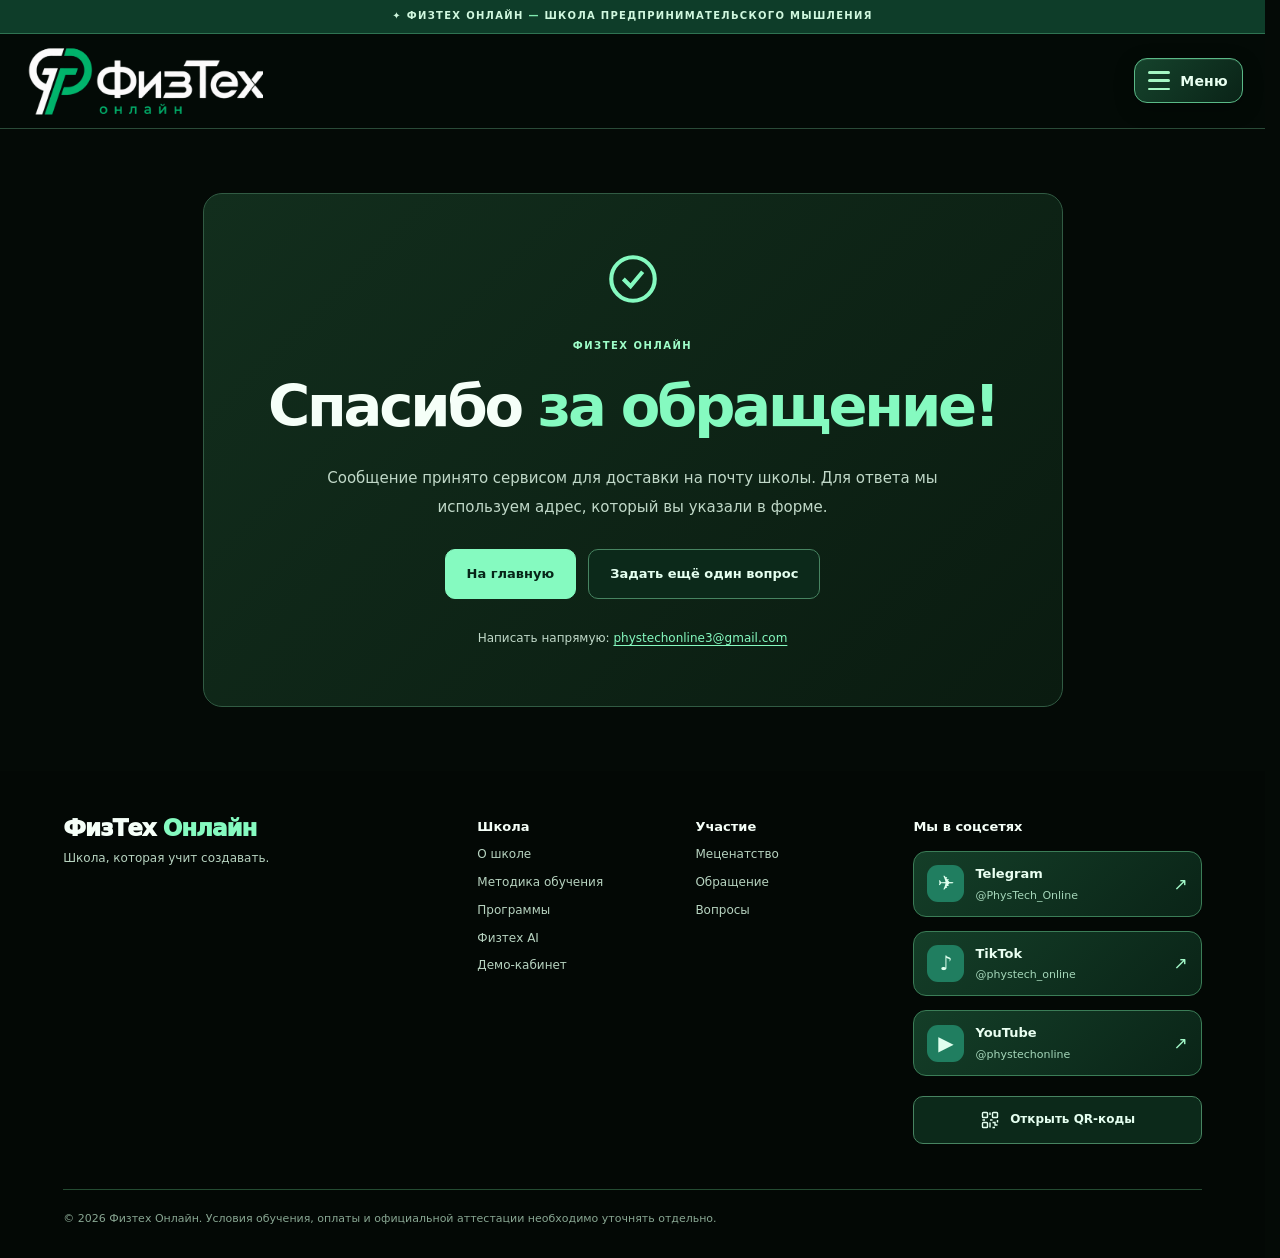
==== contact-success.html @ dbbd187d "Set local school logo as the favicon on all pages" ====
<!doctype html>
<html lang="ru">
<head>
<meta charset="utf-8">
<meta http-equiv="Content-Security-Policy" content="default-src 'none'; upgrade-insecure-requests; script-src 'self'; script-src-attr 'none'; style-src 'self'; style-src-attr 'none'; img-src 'self'; font-src 'self'; connect-src 'none'; object-src 'none'; base-uri 'none'; frame-src 'none'; worker-src 'none'; form-action 'none'">
<meta name="referrer" content="strict-origin-when-cross-origin">
<script src="https.js?v=20261105-security2"></script>
<meta name="viewport" content="width=device-width,initial-scale=1">
<meta name="theme-color" content="#06110c">
<meta name="description" content="Обращение в Физтех Онлайн принято. Вернуться на сайт школы или задать ещё один вопрос.">
<meta property="og:title" content="Обращение принято — Физтех Онлайн">
<meta property="og:description" content="Спасибо за обращение в Физтех Онлайн.">
<title>Обращение принято — Физтех Онлайн</title>
<link rel="icon" type="image/svg+xml" href="assets/ft-symbol.svg?v=20261105-icon1">
<link rel="stylesheet" href="styles.css?v=20261105-security2">
<script src="script.js?v=20261105-security2" defer></script>
</head>
<body>
<svg class="icon-sprite" xmlns="http://www.w3.org/2000/svg" aria-hidden="true" focusable="false">
<symbol id="ico-brain" viewBox="0 0 24 24"><path d="M12 18V5a3 3 0 0 0-5-2 4 4 0 0 0-4 5 4 4 0 0 0 0 7 4 4 0 0 0 5 5c1 0 3-.5 4-2Zm0 0V5a3 3 0 0 1 5-2 4 4 0 0 1 4 5 4 4 0 0 1 0 7 4 4 0 0 1-5 5c-1 0-3-.5-4-2Z"/><path d="M7 9q-3 2 0 4m10-4q3 2 0 4"/></symbol>
<symbol id="ico-gear" viewBox="0 0 24 24"><path d="m10 2-.5 2.2-2 .9-2-.9-2.2 3.7 1.6 1.6-.3 2.2-1.8 1.5 2.4 3.6 2.2-.7 1.8 1.1.4 2.3h4.3l.4-2.3 1.8-1.1 2.2.7 2.4-3.6-1.8-1.5-.3-2.2 1.6-1.6L18 4.2l-2 .9-2-.9L13.5 2Z"/><circle cx="12" cy="11.7" r="3"/></symbol>
<symbol id="ico-bulb" viewBox="0 0 24 24"><path d="M9 18h6m-5 3h4M8.5 14.5c-2-1.4-3-3.1-3-5.5a6.5 6.5 0 0 1 13 0c0 2.4-1.1 4.1-3 5.5-.8.6-1.2 1.8-1.3 3h-4.4c-.1-1.2-.5-2.4-1.3-3ZM12 2v1M3 9h1m16 0h1"/></symbol>
<symbol id="ico-users" viewBox="0 0 24 24"><circle cx="9" cy="8" r="3"/><path d="M3 20v-2a6 6 0 0 1 12 0v2H3Zm13-13a3 3 0 0 1 0 6m2 2a5 5 0 0 1 3 5h-4"/></symbol>
<symbol id="ico-mentor" viewBox="0 0 24 24"><circle cx="9" cy="7" r="3"/><path d="M3 21v-3a6 6 0 0 1 12 0v3H3ZM16 5h5v8h-5l-3 3v-4"/></symbol>
<symbol id="ico-rocket" viewBox="0 0 24 24"><path d="M12 17 7 12c0-5 7-9 13-9 0 6-4 13-9 13ZM7 12 4 13l-2 5 5-2m5 1-1 4-5 1 1-5m7-9h.01"/><circle cx="16" cy="8" r="1.5"/></symbol>
<symbol id="ico-book" viewBox="0 0 24 24"><path d="M12 5C8 3 5 3 2 4v15c3-1 6-1 10 1 4-2 7-2 10-1V4c-3-1-6-1-10 1Zm0 0v15"/></symbol>
<symbol id="ico-case" viewBox="0 0 24 24"><rect x="2" y="7" width="20" height="14" rx="2"/><path d="M8 7V5a2 2 0 0 1 2-2h4a2 2 0 0 1 2 2v2M2 12c5 4 15 4 20 0m-12 3h4"/></symbol>
<symbol id="ico-sprout" viewBox="0 0 24 24"><path d="M12 22V11m0 7c-5 0-9-3-9-8 6-1 9 2 9 7m0-4c0-6 4-9 9-9 1 5-2 9-9 9"/></symbol>
<symbol id="ico-chip" viewBox="0 0 24 24"><rect x="5" y="5" width="14" height="14" rx="2"/><rect x="9" y="9" width="6" height="6" rx="1"/><path d="M9 1v4m6-4v4M9 19v4m6-4v4M1 9h4m-4 6h4m14-6h4m-4 6h4"/></symbol>
<symbol id="ico-target" viewBox="0 0 24 24"><circle cx="12" cy="12" r="9"/><circle cx="12" cy="12" r="5"/><circle cx="12" cy="12" r="1"/></symbol>
<symbol id="ico-layers" viewBox="0 0 24 24"><path d="m12 2 10 6-10 6L2 8l10-6ZM2 13l10 6 10-6M2 18l10 5 10-5"/></symbol>
<symbol id="ico-flask" viewBox="0 0 24 24"><path d="M9 2h6m-5 0v8L4 20c-.5 1 .5 2 2 2h12c1.5 0 2.5-1 2-2l-6-10V2M7 16h10"/></symbol>
<symbol id="ico-star" viewBox="0 0 24 24"><path d="m12 2 3 7 7 .8-5.3 4.7L18 22l-6-3.7L6 22l1.3-7.5L2 9.8 9 9l3-7Z"/></symbol>
<symbol id="ico-circuit" viewBox="0 0 24 24"><path d="M3 4h6v5H3V4Zm12 11h6v5h-6v-5ZM9 6h5l3 4v5M6 9v9h9"/><circle cx="6" cy="20" r="2"/></symbol>
<symbol id="ico-compass" viewBox="0 0 24 24"><circle cx="12" cy="12" r="10"/><path d="m9 9 8-3-3 8-8 3 3-8Z"/></symbol>
<symbol id="ico-heart" viewBox="0 0 24 24"><path d="M20.8 4.7a5.5 5.5 0 0 0-7.8 0l-1 1-1-1a5.5 5.5 0 1 0-7.8 7.8L12 22l8.8-9.5a5.5 5.5 0 0 0 0-7.8Z"/></symbol>
</svg>
<div class="reading-progress" aria-hidden="true"><div class="reading-progress-bar" id="reading-progress-bar"></div></div>
<a class="skip" href="#main">К содержимому</a>
<div class="announcement">✦ ФИЗТЕХ ОНЛАЙН <span>—</span> ШКОЛА ПРЕДПРИНИМАТЕЛЬСКОГО МЫШЛЕНИЯ</div>
<header class="site-header"><div class="container head-inner">
<a class="logo" href="index.html#top" aria-label="Физтех Онлайн — главная"><img class="logo-full-image" src="f481ac00-e85d-4a3f-9300-6985ac4300cf.png" alt="ФизТех Онлайн"><span class="logo-mark" aria-hidden="true">Ф<span>Т</span></span><span class="logo-text">ФизТех<small>ОНЛАЙН</small></span></a>
<button class="menu-toggle" type="button" aria-expanded="false" aria-controls="mobile-navigation" aria-label="Открыть меню"><span class="menu-bars" aria-hidden="true"><span></span><span></span><span></span></span><span class="menu-toggle-label">Меню</span></button>
</div><nav class="mobile-nav site-dropdown" id="mobile-navigation" aria-label="Меню сайта и социальные сети" hidden>
<div class="site-dropdown-inner">
<div class="site-dropdown-group"><span class="site-dropdown-title">Разделы сайта</span>
<a href="index.html#top">Главная</a><a href="method.html">Методика обучения</a><a href="index.html#programs">Программы</a><a href="index.html#ai">Обучение</a><a href="demo.html">Демо-кабинет Физтех OS</a><a href="index.html#community">Школьная жизнь</a><a href="index.html#join">Вопросы и предложения</a><a href="index.html#partners">Меценатство</a>
</div>
<div class="site-dropdown-group site-dropdown-social"><span class="site-dropdown-title">Мы в соцсетях</span>
<a href="https://t.me/PhysTech_Online" target="_blank" rel="noopener noreferrer"><span aria-hidden="true" class="site-dropdown-social-icon">✈</span><span>Telegram<small>@PhysTech_Online</small></span><span aria-hidden="true" class="site-dropdown-external">↗</span></a>
<a href="https://www.tiktok.com/@phystech_online" target="_blank" rel="noopener noreferrer"><span aria-hidden="true" class="site-dropdown-social-icon">♪</span><span>TikTok<small>@phystech_online</small></span><span aria-hidden="true" class="site-dropdown-external">↗</span></a>
<a href="https://www.youtube.com/@phystechonline" target="_blank" rel="noopener noreferrer"><span aria-hidden="true" class="site-dropdown-social-icon">▶</span><span>YouTube<small>@phystechonline</small></span><span aria-hidden="true" class="site-dropdown-external">↗</span></a>
</div>
</div></nav></header>
<main id="main" class="contact-success container"><div class="contact-success-card card">
<svg class="contact-success-icon" viewBox="0 0 24 24" fill="none" stroke="currentColor" stroke-width="1.7" aria-hidden="true"><circle cx="12" cy="12" r="9"/><path d="m8 12 3 3 5-6"/></svg>
<span class="mini-label">ФИЗТЕХ ОНЛАЙН</span><h1>Спасибо <span class="accent">за обращение!</span></h1>
<p>Сообщение принято сервисом для доставки на почту школы. Для ответа мы используем адрес, который вы указали в форме.</p>
<div class="contact-success-actions"><a class="button" href="index.html">На главную</a><a class="button button-outline" href="index.html#join">Задать ещё один вопрос</a></div>
<p class="contact-success-mail">Написать напрямую: <a href="mailto:phystechonline3@gmail.com">phystechonline3@gmail.com</a></p>
</div></main>
<footer><div class="container footer-layout"><div><div class="logo-text">ФизТех <span class="accent">Онлайн</span></div><p>Школа, которая учит создавать.</p></div><div><b>Школа</b><a href="index.html#about">О школе</a><a href="method.html">Методика обучения</a><a href="index.html#programs">Программы</a><a href="index.html#ai">Физтех AI</a><a href="demo.html">Демо-кабинет</a></div><div><b>Участие</b><a href="index.html#partners">Меценатство</a><a href="index.html#join">Обращение</a><a href="index.html#join">Вопросы</a></div><div class="footer-social" id="social"><b>Мы в соцсетях</b><a class="footer-social-link" href="https://t.me/PhysTech_Online" target="_blank" rel="noopener noreferrer" aria-label="Физтех Онлайн в Telegram"><span class="footer-social-icon" aria-hidden="true">✈</span><span>Telegram <small>@PhysTech_Online</small></span><span class="footer-social-arrow" aria-hidden="true">↗</span></a><a class="footer-social-link" href="https://www.tiktok.com/@phystech_online" target="_blank" rel="noopener noreferrer" aria-label="Физтех Онлайн в TikTok"><span class="footer-social-icon" aria-hidden="true">♪</span><span>TikTok <small>@phystech_online</small></span><span class="footer-social-arrow" aria-hidden="true">↗</span></a><a class="footer-social-link" href="https://www.youtube.com/@phystechonline" target="_blank" rel="noopener noreferrer" aria-label="Физтех Онлайн на YouTube"><span class="footer-social-icon" aria-hidden="true">▶</span><span>YouTube <small>@phystechonline</small></span><span class="footer-social-arrow" aria-hidden="true">↗</span></a><button class="button button-outline social-qr-trigger" type="button" data-open-social-qr aria-haspopup="dialog" aria-controls="social-qr-dialog" hidden><svg viewBox="0 0 24 24" fill="none" stroke="currentColor" stroke-width="1.7" aria-hidden="true"><rect x="3" y="3" width="6" height="6" rx="1"/><rect x="15" y="3" width="6" height="6" rx="1"/><rect x="3" y="15" width="6" height="6" rx="1"/><path d="M15 15h3v3h3m-6 3h3m3-6v-3M3 12h3m6-9v3m0 6h3m-3 3v6"/></svg><span>Открыть QR-коды</span></button></div></div><div class="container legal">© 2026 Физтех Онлайн. Условия обучения, оплаты и официальной аттестации необходимо уточнять отдельно.</div></footer>
<dialog class="social-qr-dialog" id="social-qr-dialog" aria-labelledby="social-qr-title" aria-describedby="social-qr-description">
<button class="social-qr-close" type="button" data-close-social-qr aria-label="Закрыть QR-коды" autofocus><svg viewBox="0 0 24 24" fill="none" stroke="currentColor" stroke-width="1.8" aria-hidden="true"><path d="m6 6 12 12M6 18 18 6"/></svg></button>
<div class="social-qr-heading"><span class="mini-label">ФИЗТЕХ ОНЛАЙН</span><h2 id="social-qr-title">Мы в соцсетях</h2><p id="social-qr-description">Наведите камеру телефона на QR-код или откройте ссылку.</p></div>
<div class="social-qr-grid">
<article class="social-qr-card" aria-labelledby="social-qr-telegram-title"><h3 id="social-qr-telegram-title">Telegram</h3><p class="social-qr-handle">@PhysTech_Online</p><img class="social-qr-code" src="assets/qr-telegram.svg" width="240" height="240" alt="QR-код для перехода в Telegram «Физтех Онлайн»"><a class="social-qr-link" href="https://t.me/PhysTech_Online" target="_blank" rel="noopener noreferrer">Открыть Telegram <svg class="action-arrow" viewBox="0 0 24 24" fill="none" stroke="currentColor" stroke-width="1.8" aria-hidden="true"><path d="M5 19 19 5M5 5h14v14"/></svg></a></article>
<article class="social-qr-card" aria-labelledby="social-qr-tiktok-title"><h3 id="social-qr-tiktok-title">TikTok</h3><p class="social-qr-handle">@phystech_online</p><img class="social-qr-code" src="assets/qr-tiktok.svg" width="240" height="240" alt="QR-код для перехода в TikTok «Физтех Онлайн»"><a class="social-qr-link" href="https://www.tiktok.com/@phystech_online" target="_blank" rel="noopener noreferrer">Открыть TikTok <svg class="action-arrow" viewBox="0 0 24 24" fill="none" stroke="currentColor" stroke-width="1.8" aria-hidden="true"><path d="M5 19 19 5M5 5h14v14"/></svg></a></article>
<article class="social-qr-card" aria-labelledby="social-qr-youtube-title"><h3 id="social-qr-youtube-title">YouTube</h3><p class="social-qr-handle">@phystechonline</p><img class="social-qr-code" src="assets/qr-youtube.svg" width="240" height="240" alt="QR-код для перехода в YouTube «Физтех Онлайн»"><a class="social-qr-link" href="https://www.youtube.com/@phystechonline" target="_blank" rel="noopener noreferrer">Открыть YouTube <svg class="action-arrow" viewBox="0 0 24 24" fill="none" stroke="currentColor" stroke-width="1.8" aria-hidden="true"><path d="M5 19 19 5M5 5h14v14"/></svg></a></article>
</div>
<p class="social-qr-hint">Нажмите за пределами окна, чтобы вернуться к сайту.</p>
</dialog>
</body>
</html>
---- styles.css ----
:root{--bg:#040a06;--bg2:#09190f;--card:#102719;--ink:#f5fff8;--muted:#c0d8c8;--mint:#85fac0;--line:#315b43;--darkmint:#0c6740;--font:Inter,ui-sans-serif,system-ui,-apple-system,BlinkMacSystemFont,"Segoe UI",sans-serif}*{box-sizing:border-box}html{scroll-behavior:smooth}body{margin:0;background:var(--bg);color:var(--ink);font:15px/1.65 var(--font);overflow-x:hidden}button,input,select,textarea{font:inherit}button{cursor:pointer}a{color:inherit;text-decoration:none}a:focus-visible,button:focus-visible,input:focus-visible,select:focus-visible,textarea:focus-visible,summary:focus-visible{outline:2px solid var(--mint);outline-offset:3px}h1,h2,h3,p{margin-top:0}h1,h2{font-weight:900;letter-spacing:-.055em;line-height:1.07}h2{font-size:clamp(33px,4.4vw,60px);margin:12px 0 20px;max-width:900px}h3{font-size:18px;line-height:1.25;letter-spacing:-.025em;margin-bottom:10px}p{color:var(--muted)}[hidden]{display:none!important}.skip{position:absolute;top:-80px;left:10px;background:var(--mint);color:#061a10;padding:8px;z-index:99}.skip:focus{top:10px}.container{width:min(1220px,90%);margin-inline:auto}.accent{color:var(--mint)}.announcement{text-align:center;background:#0e3d29;border-bottom:1px solid #2f7352;color:#d0f8df;padding:8px 15px;font-size:10px;letter-spacing:1.3px;font-weight:750}.announcement span{color:#80e9af}.site-header{position:sticky;top:0;z-index:20;background:#040b07ed;backdrop-filter:blur(16px);border-bottom:1px solid #2a4b38}.head-inner{display:flex;align-items:center;justify-content:space-between;gap:20px;min-height:80px}.logo{display:flex;align-items:center;gap:10px;flex-shrink:0}.logo-mark{width:51px;height:51px;border:1px solid #417453;border-radius:12px;display:grid;place-items:center;color:#e2ffed;font-weight:950;font-size:19px;letter-spacing:-2px;background:#102b1d}.logo-mark span{color:var(--mint)}.logo-text{font-size:23px;font-weight:950;line-height:1.08;letter-spacing:-1px}.logo-text small{display:block;color:var(--mint);font-size:9px;letter-spacing:3.8px;margin-top:5px}.desktop-nav{display:flex;align-items:center;gap:19px}.desktop-nav a{color:#c4dac9;font-size:12px;font-weight:750;transition:color .15s}.desktop-nav a:hover,.mobile-nav a:hover{color:var(--mint)}.button{display:inline-flex;align-items:center;justify-content:center;gap:12px;min-height:48px;border-radius:10px;padding:13px 21px;color:#062518;background:var(--mint);border:1px solid var(--mint);font-weight:900;font-size:13px;white-space:nowrap;transition:transform .2s,background-color .2s}.button:hover{background:#abffd6;transform:translateY(-2px)}.button-small{min-height:39px;padding:10px 14px;font-size:11px}.button-outline{color:#e5fff0;background:#0c291a;border-color:#478461}.button-outline:hover{background:#175436}.menu-toggle,.mobile-nav{display:none}.hero{position:relative;min-height:675px;overflow:hidden;background:radial-gradient(ellipse at 76% 53%,#174d327d,transparent 46%),radial-gradient(ellipse at 15% 90%,#11271d91,transparent 43%),#020705}.hero-grid{display:grid;grid-template-columns:1.05fr .95fr;min-height:675px;align-items:center;gap:25px}.hero-content{position:relative;z-index:2;padding:55px 0}.eyebrow{display:inline-flex;align-items:center;gap:9px;border:1px solid #448a62;background:#103521;border-radius:30px;padding:8px 12px;font-size:10px;letter-spacing:1px;color:#d0fbe1;font-weight:850}.pulse{width:7px;height:7px;background:#8bffbe;box-shadow:0 0 10px #55eda0;border-radius:50%}.hero h1{font-size:clamp(56px,6.5vw,94px);margin:24px 0 23px}.hero h1 em{color:var(--mint);font-style:normal}.hero-lead{font-size:17px;max-width:565px;line-height:1.85}.hero-buttons{display:flex;gap:11px;flex-wrap:wrap;margin:27px 0 16px}.status-line{color:#90b69c;font-size:11px}.hero-visual{position:relative;width:100%;height:545px;display:grid;place-items:center;perspective:800px}.visual-grid{position:absolute;inset:0;background-image:linear-gradient(#4be4930c 1px,transparent 1px),linear-gradient(90deg,#4be4930c 1px,transparent 1px);background-size:31px 31px;mask-image:radial-gradient(circle,black,transparent 68%)}.halo{position:absolute;width:310px;height:310px;border-radius:50%;filter:blur(75px);background:#00ca7773}.orbit{position:absolute;left:50%;top:50%;width:375px;height:375px;margin:-187.5px;border:1px solid #8bffcb76;border-radius:50%;box-shadow:0 0 28px #13e29228;animation:orbit 24s linear infinite}.orbit-two{width:305px;height:305px;margin:-152.5px;border-color:#c1ffdd75;animation:orbit2 19s linear infinite}.orbit-three{width:440px;height:440px;margin:-220px;border-style:dashed;border-color:#38d88a57;animation-duration:36s}.planet{position:relative;display:flex;flex-direction:column;justify-content:center;align-items:center;width:270px;height:270px;border:1px solid #388258;border-radius:50%;background:radial-gradient(circle at 30% 15%,#205d3e,#040a06 72%);box-shadow:0 0 50px #0be58b42,inset 0 0 45px #009f6722;animation:float 6s ease-in-out infinite}.planet-symbol{font-size:105px;letter-spacing:-16px;font-weight:950;line-height:1}.planet-symbol span{color:var(--mint)}.planet-caption{font-size:12px;letter-spacing:4px;font-weight:850;color:#a6f9ca}.floating-label{position:absolute;background:#0b271ad9;border:1px solid #468d62;color:#d8ffea;padding:14px;border-radius:12px;font-size:12px;font-weight:850;box-shadow:0 12px 35px #0008;animation:float 6s ease-in-out infinite}.floating-one{top:14%;right:0}.floating-two{bottom:16%;left:0;animation-delay:-2s}.metrics{background:#0b1c12;border-block:1px solid #2e5d42}.metrics-grid{display:grid;grid-template-columns:repeat(4,minmax(0,1fr));padding-block:29px}.metrics-grid>div{padding:0 24px;border-right:1px solid #315b43}.metrics-grid>div:first-child{padding-left:0}.metrics-grid>div:last-child{border:0}.metrics strong{display:block;font-size:30px;letter-spacing:-1.5px;line-height:1.2;color:var(--mint)}.metrics span{font-size:11px;color:#bbd3c4}.section{padding:100px 0;scroll-margin-top:80px}.section-dark{background:var(--bg2)}.section-label{font-size:11px;letter-spacing:2.2px;color:var(--mint);font-weight:900}.section-intro{font-size:15px;max-width:730px;line-height:1.9}.feature-grid,.tracks-grid,.project-grid{display:grid;grid-template-columns:repeat(3,minmax(0,1fr));gap:17px;margin-top:33px}.card{background:linear-gradient(135deg,#122e1d,#0a1b10);border:1px solid var(--line);padding:26px;border-radius:19px}.feature{min-height:215px;transition:border-color .2s,transform .2s}.feature:hover,.project-card:hover{border-color:#73e6aa;transform:translateY(-4px)}.feature-icon{display:inline-flex;align-items:center;justify-content:center;width:52px;height:52px;border-radius:15px;background:#1b4930;font-size:28px;margin-bottom:15px}.card p{font-size:13px;line-height:1.8;margin-bottom:0}.method-layout{display:grid;grid-template-columns:1fr 1fr;gap:60px;align-items:center}.method-layout blockquote{border:1px solid #4b8862;background:#153623;border-radius:15px;padding:24px;margin:28px 0;font-size:17px;color:#e3ffed;font-weight:800}.text-link{display:inline-block;color:var(--mint);border-bottom:1px solid #529d73;font-weight:850;font-size:13px;padding-bottom:4px;margin-top:10px}.method-steps{list-style:none;padding:0;margin:0;display:grid;gap:8px}.method-steps li{display:flex;gap:18px;align-items:center;padding:16px;background:#102819;border:1px solid #2f6445;border-radius:13px}.method-steps li>b{color:var(--mint);font-size:13px}.method-steps h3{font-size:14px;margin:0}.method-steps p{font-size:11px;margin:3px 0 0}.tab-list{display:flex;flex-wrap:wrap;gap:9px;margin:28px 0 18px}.tab-list button{background:#143320;border:1px solid #386b4c;color:#c7e7d1;border-radius:30px;padding:11px 20px;font-size:12px;font-weight:850}.tab-list button[aria-selected=true]{background:var(--mint);color:#062719;border-color:var(--mint)}.program-panel{display:grid;grid-template-columns:1.1fr .7fr;gap:20px;align-items:center;padding:33px;border-radius:18px;border:1px solid #47865d;background:radial-gradient(circle at 90% 50%,#1d7146,transparent 62%),#102c1c;min-height:245px}.program-panel h3{font-size:28px}.program-panel p{font-size:14px;max-width:670px}.program-emoji{font-size:100px;text-align:center;filter:drop-shadow(0 20px 15px #0008)}.mini-label{font-size:10px;font-weight:900;letter-spacing:1.5px;color:#9efec9;margin-bottom:15px}.tracks-grid{margin-top:22px}.mentor-grid{display:grid;grid-template-columns:repeat(4,minmax(0,1fr));gap:16px;margin-top:32px}.mentor{padding:21px}.mentor-emoji{display:grid;place-items:center;background:radial-gradient(circle,#235f3b,#11271a);height:145px;border-radius:12px;font-size:67px;margin-bottom:21px}.mentor h3{font-size:15px}.footnote{font-size:11px;color:#9eb9a8;line-height:1.75;margin-top:19px}.project-grid{gap:14px}.project-card{min-height:195px;transition:transform .2s,border-color .2s}.project-card>span{font-size:35px;display:block;margin-bottom:15px}.ai-section{background:radial-gradient(circle at 85% 40%,#115a368a,transparent 44%),#06110a}.ai-grid{display:grid;grid-template-columns:.85fr 1.15fr;align-items:center;gap:40px}.ai-grid p{font-size:14px;line-height:1.9}.tick-list{list-style:none;padding:0;display:grid;gap:13px;margin:25px 0}.tick-list li{position:relative;padding-left:35px;font-size:13px}.tick-list li:before{content:"✓";position:absolute;left:0;top:0;width:25px;height:25px;background:#1b5c3c;border-radius:7px;color:#a5ffd3;display:grid;place-items:center;font-weight:900}.app-demo{padding:0;overflow:hidden;background:#0b2417;border-color:#48956a;box-shadow:0 28px 70px #0007}.demo-header{padding:17px 20px;background:#17482e;display:flex;justify-content:space-between;gap:12px;align-items:center;font-size:12px}.demo-header span{color:#acd5ba;font-size:10px}.demo-tabs{display:flex;gap:8px;border-bottom:1px solid #2d5e41;padding:11px}.demo-tabs button{border:1px solid #336849;background:#103621;color:#ccebd5;border-radius:9px;padding:10px 13px;font-size:11px;font-weight:850}.demo-tabs button[aria-selected=true]{background:var(--mint);border-color:var(--mint);color:#062817}.demo-view{padding:24px;min-height:335px}.demo-view>p{font-size:12px}.demo-task{display:flex;gap:14px;align-items:center;padding:15px 0;border-bottom:1px solid #27543a}.demo-task>span{font-size:27px;background:#1a482d;border-radius:10px;display:grid;place-items:center;width:45px;height:45px}.demo-task b,.demo-task small{display:block}.demo-task b{font-size:12px}.demo-task small{font-size:11px;color:#accdb5}.chat-bubble,.chat-reply{background:#163b27;border:1px solid #3c7954;border-radius:12px;padding:16px;font-size:12px;line-height:1.75}.chat-reply{background:#24583a;margin-top:12px}#demo-ai-form{display:flex;gap:8px;margin-top:17px}#demo-ai-form input{min-width:0;flex:1;background:#07180f;border:1px solid #478261;border-radius:10px;padding:12px;color:#f5fff8;font-size:12px}#demo-ai-form button{border:0;border-radius:9px;padding:10px 15px;background:var(--mint);color:#06281b;font-size:20px;font-weight:900}.passport-grid{display:grid;grid-template-columns:1fr 1fr;gap:10px}.passport-grid div{background:#153d27;border-radius:10px;padding:17px}.passport-grid strong{font-size:30px;color:var(--mint);display:block}.passport-grid span{color:#c8e7d0;font-size:11px}.feature-grid.three{grid-template-columns:repeat(3,1fr)}.event{padding:0;overflow:hidden}.event-icon{display:grid;place-items:center;height:165px;background:radial-gradient(circle,#245b39,#081d10 80%);font-size:75px}.event .mini-label,.event h3,.event p{margin-left:22px;margin-right:22px}.event .mini-label{margin-top:19px}.event p{margin-bottom:23px}.financial-note{border-left:3px solid var(--mint);background:#143420;padding:18px 22px;margin-top:32px;border-radius:0 10px 10px 0}.financial-note strong{color:#e9fff1}.financial-note p{margin:8px 0 0;font-size:12px}.document-layout{display:grid;grid-template-columns:1fr .9fr;gap:52px;align-items:center}.status-card ol{list-style:none;counter-reset:part;padding:0;margin:0}.status-card li{counter-increment:part;padding:17px 0;border-bottom:1px solid #306349;position:relative;padding-left:43px}.status-card li:before{content:counter(part,decimal-leading-zero);position:absolute;left:0;top:17px;color:var(--mint);font-size:11px;font-weight:900}.status-card li:last-child{border:0}.status-card b,.status-card span{display:block}.status-card b{font-size:13px}.status-card span{font-size:11px;color:#b5d3bf;margin-top:4px}.donor-grid{display:grid;grid-template-columns:repeat(4,1fr);gap:15px;margin-top:35px}.donor-grid .card{padding:22px}.donor-grid strong{display:block;font-size:27px;color:var(--mint);letter-spacing:-1px;line-height:1.2;margin-bottom:19px}.donor-grid h3{font-size:14px}.donor-grid p{font-size:11px}.roadmap-grid{display:grid;grid-template-columns:repeat(4,1fr);gap:16px;margin-top:30px}.roadmap-grid article{padding:23px 19px;background:#102b1c;border-top:3px solid var(--mint);border-radius:0 0 13px 13px}.roadmap-grid span{color:var(--mint);font-size:12px;font-weight:900}.roadmap-grid h3{font-size:16px;margin-top:16px}.roadmap-grid p{font-size:12px}.faq-layout{display:grid;grid-template-columns:.75fr 1.25fr;gap:55px}.faq-list details{background:#0f2618;border:1px solid #315e43;border-radius:13px;margin-bottom:10px;padding:18px 21px}.faq-list summary{font-size:14px;font-weight:850;cursor:pointer}.faq-list details p{font-size:12px;margin:14px 0 0}.join-section{background:radial-gradient(circle at 20% 70%,#144b3073,transparent 50%),#07160d}.join-grid{display:grid;grid-template-columns:.8fr 1.2fr;gap:55px;align-items:start}.interest-form{display:grid;gap:8px}.interest-form label{font-size:12px;font-weight:800}.interest-form input,.interest-form select,.interest-form textarea{background:#081b10;border:1px solid #448361;border-radius:10px;padding:12px 13px;color:#fff;font-size:13px;min-width:0;margin-bottom:9px}.interest-form option{background:#0f2919}.interest-form h3{font-size:23px;margin-bottom:14px}.full-width{width:100%}.interest-result{background:#1a4b2f;border-radius:11px;padding:14px;margin-top:12px}.interest-result pre{font:12px/1.6 var(--font);white-space:pre-wrap;overflow-wrap:anywhere}.form-status{font-size:11px;margin:0}.sr-only{position:absolute!important;width:1px;height:1px;overflow:hidden;clip:rect(0,0,0,0);white-space:nowrap}.footer-layout{display:grid;grid-template-columns:2fr 1fr 1fr;gap:30px;padding:45px 0}.footer-layout>div{display:flex;flex-direction:column;align-items:flex-start;gap:8px}.footer-layout b{font-size:13px}.footer-layout a,.footer-layout p{font-size:12px;color:#b7d3c0}.footer-layout a:hover{color:var(--mint)}.legal{padding:20px 0 30px;border-top:1px solid #244b32;font-size:11px;color:#88a692}footer{background:#030805}@keyframes orbit{to{transform:rotate(360deg)}}@keyframes orbit2{from{transform:rotateX(68deg) rotate(0deg)}to{transform:rotateX(68deg) rotate(360deg)}}@keyframes float{0%,100%{translate:0 0}50%{translate:0 -11px}}@media(max-width:1150px){.desktop-nav{gap:10px}.desktop-nav a{font-size:11px}.head-inner>.button-small{display:none}}@media(max-width:920px){.desktop-nav{display:none}.menu-toggle{display:block;background:#153622;border:1px solid #3e7451;color:#e3ffef;padding:7px 13px;font-size:22px;border-radius:9px}.mobile-nav:not([hidden]){display:flex;flex-direction:column;gap:0;padding:0 5% 20px}.mobile-nav a{padding:10px 0;border-bottom:1px solid #20452e;font-weight:750;font-size:13px}.hero-grid,.ai-grid,.method-layout,.document-layout,.faq-layout,.join-grid{grid-template-columns:1fr}.hero-grid{gap:0}.hero{min-height:auto}.hero-content{padding:65px 0 0}.hero-visual{height:420px}.method-layout,.ai-grid,.document-layout,.faq-layout,.join-grid{gap:35px}.mentor-grid,.donor-grid,.roadmap-grid{grid-template-columns:repeat(2,1fr)}}@media(max-width:650px){.container{width:min(100% - 36px,1220px)}.announcement{font-size:8px;letter-spacing:.5px}.head-inner{min-height:65px}.logo-mark{width:44px;height:44px}.logo-text{font-size:20px}.section{padding:62px 0}.hero h1{font-size:clamp(49px,12vw,70px)}.hero-content{padding-top:45px}.hero-lead{font-size:14px}.hero-visual{height:335px}.planet{width:190px;height:190px}.planet-symbol{font-size:75px;letter-spacing:-10px}.planet-caption{font-size:8px;letter-spacing:3px}.halo{width:210px;height:210px}.orbit{width:245px;height:245px;margin:-122.5px}.orbit-two{width:205px;height:205px;margin:-102.5px}.orbit-three{width:295px;height:295px;margin:-147.5px}.floating-label{font-size:9px;padding:9px}.metrics-grid{grid-template-columns:repeat(2,1fr);row-gap:22px}.metrics-grid>div:nth-child(2){border:0}.metrics-grid>div:nth-child(3){padding-left:0}.metrics strong{font-size:25px}.feature-grid,.tracks-grid,.project-grid,.feature-grid.three{grid-template-columns:repeat(2,minmax(0,1fr));gap:10px}.card{padding:17px}.feature{min-height:190px}.feature h3,.project-card h3{font-size:14px}.feature p,.project-card p{font-size:11px}.feature-icon{width:42px;height:42px;font-size:23px}.program-panel{grid-template-columns:1fr;padding:22px}.program-panel h3{font-size:23px}.program-emoji{font-size:65px}.mentor-grid{gap:10px}.mentor{padding:14px}.mentor-emoji{height:100px;font-size:47px}.mentor h3{font-size:13px}.mentor p{font-size:11px}.project-card{min-height:180px}.demo-view{padding:17px}.demo-header{padding:14px}.demo-tabs button{padding:8px 10px}.footer-layout{grid-template-columns:1fr 1fr}.footer-layout>div:first-child{grid-column:1/-1}.roadmap-grid,.donor-grid{gap:10px}.roadmap-grid article,.donor-grid .card{padding:15px}.donor-grid strong{font-size:21px}}@media(max-width:370px){.feature-grid,.tracks-grid,.project-grid,.feature-grid.three{grid-template-columns:1fr}}@media(prefers-reduced-motion:reduce){html{scroll-behavior:auto}.orbit,.planet,.floating-label{animation:none!important}.button,.feature,.project-card{transition:none!important}}

/* Philanthropy: full-width editorial section */
.patron-statement{max-width:950px;margin:29px 0 36px;padding:26px 30px;border-left:3px solid var(--mint);background:linear-gradient(100deg,#153d27,#102419);border-radius:0 14px 14px 0}
.patron-statement p{font-size:16px;line-height:1.9;margin:0;color:#e1f5e8}
.patron-subtitle{font-size:clamp(21px,2.6vw,30px);letter-spacing:-.03em;margin:40px 0 18px}
.patron-directions{display:grid;grid-template-columns:repeat(3,minmax(0,1fr));gap:15px}
.patron-directions .card{min-height:185px}
.patron-process{display:grid;grid-template-columns:repeat(2,minmax(0,1fr));gap:20px;margin:30px 0 25px}
.patron-process>div{padding:26px;border:1px solid #376d4e;border-radius:16px;background:#102c1c}
.patron-process h3{font-size:21px}
.patron-process p{font-size:13px;line-height:1.85;margin:0}
.patron-button{margin-top:5px}
@media(max-width:720px){.patron-directions{grid-template-columns:repeat(2,minmax(0,1fr))}.patron-process{grid-template-columns:1fr}.patron-statement{padding:19px}.patron-statement p{font-size:14px}}
@media(max-width:390px){.patron-directions{grid-template-columns:1fr}}


/* Full navigation: two compact rows on wide screens; accessible mobile menu below 1060px */
@media(min-width:1061px){
  .head-inner{min-height:94px;gap:15px}
  .head-inner .logo{flex:0 0 auto}
  .head-inner>.button-small{display:none}
  .desktop-nav{display:flex;flex:1 1 auto;min-width:0;flex-wrap:wrap;justify-content:flex-end;align-content:center;column-gap:19px;row-gap:7px;padding:12px 0}
  .desktop-nav a{font-size:12px;white-space:nowrap}
}
@media(min-width:921px) and (max-width:1060px){
  .desktop-nav{display:none}
  .menu-toggle{display:block;background:#153622;border:1px solid #3e7451;color:#e3ffef;padding:7px 13px;font-size:22px;border-radius:9px}
  .mobile-nav:not([hidden]){display:grid;grid-template-columns:repeat(3,minmax(0,1fr));gap:0 14px;padding:12px 5% 22px}
  .mobile-nav a{padding:12px 3px;border-bottom:1px solid #20452e;font-weight:750;font-size:13px}
}
@media(max-width:920px){
  .mobile-nav:not([hidden]){display:grid;grid-template-columns:repeat(2,minmax(0,1fr));gap:0 16px}
}
@media(max-width:440px){
  .mobile-nav:not([hidden]){grid-template-columns:1fr}
}

/* Адаптивная шапка: кнопка меню ровно по правому краю, без смещения за контейнер */
@media(max-width:1060px){
  .head-inner{display:flex;align-items:center;justify-content:space-between;gap:16px}
  .head-inner .logo{flex:0 1 auto;min-width:0}
  .head-inner .menu-toggle{
    display:flex;align-items:center;justify-content:center;
    position:static;left:auto;transform:none;
    margin-left:auto;flex:0 0 44px;width:44px;height:44px;
    padding:0;border-radius:12px;line-height:1;
    background:#153622;border:1px solid #3e7451;color:#e3ffef;
    font-size:23px;
  }
  .head-inner .menu-toggle:hover{background:#205337;border-color:#7bdba6}
}
@media(max-width:440px){
  .head-inner{gap:10px}
  .head-inner .logo-text{font-size:19px}
}


/* Interactive enhancements, without quizzes */
.reading-progress{position:fixed;top:0;left:0;right:0;height:3px;z-index:60;pointer-events:none;background:transparent}
.reading-progress-bar{height:100%;width:0;background:linear-gradient(90deg,#31dc95,#acffd3);box-shadow:0 0 14px #4fe49d;transition:width .09s linear}
.event-switch{display:flex;flex-wrap:wrap;gap:10px;margin:31px 0 18px}
.event-switch button{background:#112e1f;color:#d4eedb;border:1px solid #44835b;border-radius:99px;padding:13px 20px;font-size:13px;font-weight:850;transition:background .2s,transform .2s}
.event-switch button:hover{transform:translateY(-2px);border-color:#8af8bb}
.event-switch button[aria-selected=true]{background:var(--mint);border-color:var(--mint);color:#06291a}
.event-showcase{display:grid;grid-template-columns:.85fr 1.15fr;min-height:320px;border-radius:21px;overflow:hidden;background:linear-gradient(130deg,#103d26,#0d2417);border:1px solid #43855e;animation:showcase-in .35s ease}
.event-showcase-art{position:relative;display:grid;place-items:center;isolation:isolate;background:radial-gradient(circle,#247f5090,#071a0e 75%);font-size:130px;min-height:320px;text-shadow:0 18px 30px #0006}
.event-showcase-art:before,.event-showcase-art:after{content:"";position:absolute;inset:15%;border-radius:50%;border:1px solid #7cffc36c;z-index:-1;animation:showcase-ring 22s linear infinite}
.event-showcase-art:after{inset:23%;border-style:dashed;animation-duration:32s;animation-direction:reverse}
.event-showcase-art>span{font-size:68px;position:absolute;right:12%;bottom:8%;filter:drop-shadow(0 8px 15px #0008)}
.event-showcase-art.team-art{background:radial-gradient(circle,#356d4f99,#071a0e 77%)}
.event-showcase-art.demo-art{background:radial-gradient(circle,#367e4a99,#071a0e 77%)}
.event-showcase-copy{padding:clamp(25px,4vw,55px);align-self:center}
.event-showcase-copy h3{font-size:clamp(23px,2.7vw,35px);letter-spacing:-1px}
.event-showcase-copy p{font-size:14px;line-height:1.9}
.reveal{opacity:1;transform:none}
@media(hover:hover) and (pointer:fine){
  .project-card,.mentor,.event-showcase,.tracks-grid .card,.donor-grid .card{transition:transform .22s ease,border-color .22s ease,box-shadow .22s ease}
  .project-card:hover,.mentor:hover,.tracks-grid .card:hover,.donor-grid .card:hover{transform:translateY(-5px);border-color:#79eab0;box-shadow:0 20px 35px #0004}
  .text-link{transition:color .2s,letter-spacing .2s}
  .text-link:hover{color:#bcffde;letter-spacing:.3px}
}
@keyframes showcase-in{from{opacity:.35;transform:translateY(8px)}to{opacity:1;transform:none}}
@keyframes showcase-ring{to{transform:rotate(360deg)}}
@media(max-width:700px){.event-showcase{grid-template-columns:1fr}.event-showcase-art{min-height:210px;font-size:90px}.event-showcase-art>span{font-size:48px}.event-showcase-copy{padding:25px}.event-switch button{padding:11px 12px;font-size:11px}}
@media(prefers-reduced-motion:reduce){.reading-progress-bar,.event-showcase,.event-showcase-art:before,.event-showcase-art:after{animation:none!important;transition:none!important}}


/* Motion system — subtle, GPU-friendly, respects reduced-motion preferences */
@keyframes ft-orbit-glow{0%,100%{opacity:.45;transform:scale(.94)}50%{opacity:.78;transform:scale(1.08)}}
@keyframes ft-shimmer{to{transform:translateX(230%) rotate(20deg)}}
@keyframes ft-gradient-move{0%,100%{background-position:0% 50%}50%{background-position:100% 50%}}
@keyframes ft-spark{0%,100%{opacity:.16;transform:translateY(0) scale(.8)}50%{opacity:.72;transform:translateY(-17px) scale(1.14)}}
@keyframes ft-page-in{from{opacity:.18;transform:translate3d(0,22px,0)}to{opacity:1;transform:translate3d(0,0,0)}}
@media(prefers-reduced-motion:no-preference){
  .hero{isolation:isolate}
  .hero::before,.hero::after{content:"";position:absolute;pointer-events:none;border-radius:50%;z-index:0}
  .hero::before{height:15px;width:15px;left:12%;top:22%;background:#8affc1;box-shadow:0 0 19px #4ff1a2;animation:ft-spark 5.3s ease-in-out infinite}
  .hero::after{height:10px;width:10px;left:55%;bottom:14%;background:#6cffb0;box-shadow:0 0 16px #4ff1a2;animation:ft-spark 7s ease-in-out -3s infinite}
  .hero .halo{animation:ft-orbit-glow 8s ease-in-out infinite}
  .planet{will-change:transform;transform:translate3d(var(--tilt-x,0px),var(--tilt-y,0px),0);transition:transform .32s ease-out}
  .hero h1 em{background:linear-gradient(110deg,#62e6aa 10%,#d7ffe7 48%,#67ecb0 88%);background-size:240% 100%;background-clip:text;-webkit-background-clip:text;color:transparent;animation:ft-gradient-move 7s ease-in-out infinite}
  .button{position:relative;overflow:hidden;isolation:isolate}
  .button::after{content:"";pointer-events:none;position:absolute;top:-60%;bottom:-60%;left:-70%;width:28%;background:linear-gradient(90deg,transparent,#ffffff5e,transparent);transform:translateX(-120%) rotate(20deg)}
  .button:hover::after{animation:ft-shimmer .68s ease-out both}
  .desktop-nav a{position:relative;padding-bottom:3px}
  .desktop-nav a::after{content:"";height:2px;background:#8cfac1;border-radius:2px;position:absolute;left:0;right:0;bottom:0;transform:scaleX(0);transform-origin:left;transition:transform .23s ease}
  .desktop-nav a:hover::after,.desktop-nav a:focus-visible::after{transform:scaleX(1)}
  .feature-icon,.project-card>span{transition:transform .3s cubic-bezier(.2,1.5,.4,1)}
  .feature:hover .feature-icon,.project-card:hover>span{transform:translateY(-5px) rotate(-7deg) scale(1.1)}
  .event-switch button[aria-selected=true],.tab-list button[aria-selected=true],.demo-tabs button[aria-selected=true]{box-shadow:0 0 0 2px #54dca32b,0 6px 24px #25ae7638;transition:box-shadow .25s,transform .25s}
  .js-motion .reveal:not(.visible){opacity:0;transform:translate3d(0,24px,0)}
  .js-motion .reveal{transition:opacity .65s ease,transform .65s ease}
  .js-motion .reveal.visible{opacity:1;transform:translate3d(0,0,0)}
  .js-motion .feature-grid .card.reveal:nth-child(2),.js-motion .mentor-grid .card.reveal:nth-child(2){transition-delay:.07s}
  .js-motion .feature-grid .card.reveal:nth-child(3){transition-delay:.14s}
  .js-motion .feature-grid .card.reveal:nth-child(4){transition-delay:.21s}
  .js-motion .feature-grid .card.reveal:nth-child(5){transition-delay:.28s}
  .js-motion .feature-grid .card.reveal:nth-child(6){transition-delay:.35s}
}
@media(prefers-reduced-motion:reduce){
  .hero::before,.hero::after,.hero .halo{animation:none!important}
  .planet{transform:none!important;transition:none!important}
  .hero h1 em{animation:none!important;background:none!important;color:var(--mint)!important}
  .js-motion .reveal{opacity:1!important;transform:none!important;transition:none!important}
}


/* Layered CSS 3D (no WebGL dependencies): perspective, tilt, light and depth */
@media (hover:hover) and (pointer:fine) and (prefers-reduced-motion:no-preference) {
  .hero-visual{perspective:1050px;transform-style:preserve-3d}
  .hero-visual .planet{
    transform-style:preserve-3d;
    transform:translate3d(var(--tilt-x,0px),var(--tilt-y,0px),35px) rotateX(var(--hero-rx,0deg)) rotateY(var(--hero-ry,0deg));
    transition:transform .32s cubic-bezier(.18,.72,.24,1);
    filter:drop-shadow(0 26px 24px #0008)
  }
  .hero-visual .planet-symbol{transform:translateZ(40px);text-shadow:0 10px 20px #0008}
  .hero-visual .planet-caption{transform:translateZ(18px)}
  .hero-visual .floating-label{transform:translateZ(72px)}
  .tilt-3d{
    --card-rx:0deg;--card-ry:0deg;--card-lift:0px;--shine-x:50%;--shine-y:50%;
    transform:perspective(920px) rotateX(var(--card-rx)) rotateY(var(--card-ry)) translateY(var(--card-lift))!important;
    transform-style:preserve-3d;
    transform-origin:center center;
    transition:transform .23s ease-out,box-shadow .23s ease-out,border-color .23s ease-out!important;
    position:relative;
    isolation:isolate;
  }
  .tilt-3d:hover{box-shadow:0 28px 50px #0008,0 0 27px #55df9650!important;border-color:#79efae!important}
  .tilt-3d::after{
    content:"";position:absolute;inset:0;border-radius:inherit;pointer-events:none;z-index:1;
    background:radial-gradient(circle at var(--shine-x) var(--shine-y),#baffd41e 0%,transparent 53%);
    opacity:0;transition:opacity .25s
  }
  .tilt-3d:hover::after{opacity:1}
  .tilt-3d > *{position:relative;transform:translateZ(15px)}
}
@media (prefers-reduced-motion:reduce), (hover:none), (pointer:coarse) {
  .tilt-3d,.hero-visual .planet{transform:none!important}
}


/* Exact uploaded monogram in the central hero element once logo-monogram.jpg is added. */
.planet-logo{position:absolute;inset:15%;width:70%;height:70%;object-fit:contain;border-radius:50%;opacity:0;transition:opacity .5s ease;pointer-events:none}
.planet.has-logo .planet-logo{opacity:1}
.planet.has-logo .planet-symbol{opacity:0;visibility:hidden}
.planet.has-logo .planet-caption{position:absolute;bottom:18px;z-index:2}
@media(hover:hover) and (pointer:fine) and (prefers-reduced-motion:no-preference){.hero-visual .planet-logo{transform:translateZ(40px)}}
@media(prefers-reduced-motion:reduce){.planet-logo{transition:none}}


/* Brand logo: show the uploaded full mark automatically, retain old mark until image exists */
.logo .logo-full-image{display:none;width:auto;height:58px;max-width:min(260px,42vw);object-fit:contain}
.logo.logo-image-loaded .logo-full-image{display:block}
.logo.logo-image-loaded .logo-mark,.logo.logo-image-loaded .logo-text{display:none}
@media(max-width:700px){.logo .logo-full-image{height:46px;max-width:45vw}}
@media(max-width:420px){.logo .logo-full-image{height:38px;max-width:46vw}}


/* Crop empty margins from the original full logo image in the header. */
.logo.logo-image-loaded{position:relative;width:240px;height:72px;flex:0 0 240px;overflow:hidden;isolation:isolate}
.logo.logo-image-loaded .logo-full-image{
  display:block;position:absolute;width:320px;height:auto;max-width:none;max-height:none;
  left:-38px;top:-50px;object-fit:initial;mix-blend-mode:screen;
}
@media(max-width:700px){
  .logo.logo-image-loaded{width:170px;height:53px;flex:0 0 170px}
  .logo.logo-image-loaded .logo-full-image{width:225px;height:auto;left:-27px;top:-35px;max-width:none}
}
@media(max-width:420px){
  .logo.logo-image-loaded{width:150px;height:48px;flex:0 0 150px}
  .logo.logo-image-loaded .logo-full-image{width:200px;height:auto;left:-24px;top:-31px;max-width:none}
}


/* Hero brand mark: crisp transparent symbol, with the existing 3D orbit and parallax unchanged. */
.planet.has-logo .planet-logo{
  inset:10%;width:80%;height:80%;object-fit:contain;border-radius:0;
  filter:drop-shadow(0 14px 17px rgba(0,0,0,.35));
}
.planet.has-logo .planet-caption{display:none}
@media(max-width:700px){.planet.has-logo .planet-logo{inset:9%;width:82%;height:82%}}

/* Balanced logo proportions inside the 3D sphere. Never distort the original artwork. */
.planet.has-logo .planet-logo{
  position:absolute;
  inset:auto;
  left:50%;
  top:50%;
  width:72%;
  height:72%;
  max-width:none;
  object-fit:contain;
  object-position:center;
  transform-origin:center center;
  transform:translate(-50%,-50%);
  border-radius:0;
}
@media(hover:hover) and (pointer:fine) and (prefers-reduced-motion:no-preference){
  .hero-visual .planet.has-logo .planet-logo{
    transform:translate(-50%,-50%) translateZ(40px);
  }
}
@media(max-width:700px){
  .planet.has-logo .planet-logo{
    inset:auto;
    left:50%;
    top:50%;
    width:74%;
    height:74%;
  }
}

/* Matching header and hero logos. Slightly taller, centered, 3D effect retained. */
.planet.has-logo .planet-logo{
  inset:auto;
  top:50%;left:50%;
  width:88%;height:75%;
  max-width:none;
  object-fit:contain;object-position:center;
  border-radius:0;
  transform-origin:center;
  transform:translate(-50%,-50%) scaleY(1.08);
}
@media(hover:hover) and (pointer:fine) and (prefers-reduced-motion:no-preference){
  .hero-visual .planet.has-logo .planet-logo{
    transform:translate(-50%,-50%) translateZ(40px) scaleY(1.08);
  }
}
@media(max-width:700px){.planet.has-logo .planet-logo{inset:auto;top:50%;left:50%;width:90%;height:75%}}


/* Seven-screen school homepage */
.compact-method{margin-top:28px;padding:23px 27px;border:1px solid #3c7856;border-radius:16px;background:linear-gradient(110deg,#133b26,#0b2116)}
.compact-method h3{font-size:23px;margin:8px 0}
.compact-method p{margin:0;max-width:850px}
.learning-highlights{display:grid;grid-template-columns:repeat(3,minmax(0,1fr));gap:15px;margin-bottom:38px}
.learning-highlights .card{padding:24px}
.learning-highlights .card h3{margin-top:8px}
.learning-highlights .card p{margin-bottom:0}
#about.section,#programs.section,#ai.section,#community.section,#join.section,#partners.section{padding-top:clamp(58px,7vw,96px);padding-bottom:clamp(58px,7vw,96px)}
#ai .ai-grid{margin-top:0}
#partners .patron-subtitle{margin-top:28px}
@media(max-width:760px){.learning-highlights{grid-template-columns:1fr;gap:10px}.compact-method{padding:19px}.compact-method h3{font-size:19px}}


/* Smooth rotating hero messages; preserve the floating-card animation itself. */
.floating-label .hero-label-text{
  display:inline-block;
  opacity:1;
  transform:translateY(0);
  transition:opacity .28s ease,transform .28s cubic-bezier(.22,.8,.3,1);
  white-space:nowrap;
}
.floating-label .hero-label-text.is-changing{
  opacity:0;
  transform:translateY(-7px);
}
@media(max-width:550px){
  .floating-label .hero-label-text{white-space:normal}
  .floating-label{max-width:75vw}
}
@media(prefers-reduced-motion:reduce){
  .floating-label .hero-label-text{transition:none!important;transform:none!important}
}


/* Circular orbit: move badge POSITION only. Never rotate the badge or its text. */
.badge-orbit{
  position:absolute;
  top:50%;left:50%;
  width:0;height:0;
  z-index:5;
  pointer-events:none;
  transform:translate(185px,-65px);
}
.badge-orbit-two{transform:translate(-185px,65px)}
.badge-orbit .floating-label{
  position:absolute;
  top:0;left:0;right:auto;bottom:auto;
  transform:translate(-50%,-50%)!important;
  rotate:none!important;
  animation:none!important;
  width:max-content;
  max-width:190px;
  white-space:normal;
  text-align:center;
  box-shadow:0 12px 35px #0008;
}
@media(max-width:760px){
  .badge-orbit .floating-label{max-width:145px;padding:9px 12px;font-size:10px}
}
@media(max-width:440px){
  .badge-orbit .floating-label{max-width:116px;padding:8px;font-size:9px}
}


/* Interactive flip cards for the three study tracks */
.tracks-flip-grid{align-items:stretch}
.track-flip{
  --flip-height:292px;
  display:block;position:relative;appearance:none;
  width:100%;height:var(--flip-height);padding:0;margin:0;
  border:0;border-radius:20px;color:var(--ink);background:transparent;
  cursor:pointer;text-align:center;perspective:1100px;isolation:isolate;
  -webkit-tap-highlight-color:transparent;
}
.track-flip-inner{
  position:relative;display:block;width:100%;height:100%;
  transform-style:preserve-3d;
  transition:transform .72s cubic-bezier(.2,.72,.18,1);
}
.track-flip[aria-pressed="true"] .track-flip-inner{transform:rotateY(180deg)}
.track-face{
  position:absolute;inset:0;
  display:flex;flex-direction:column;align-items:center;justify-content:center;
  gap:14px;padding:clamp(18px,2.7vw,30px);
  border:1px solid var(--line);border-radius:20px;
  background:linear-gradient(145deg,#132f20,#0a1d12);
  box-shadow:0 12px 24px #0003;
  backface-visibility:hidden;-webkit-backface-visibility:hidden;
  overflow:hidden;
}
.track-front::before,.track-back::before{
  content:"";position:absolute;inset:0;pointer-events:none;
  background:radial-gradient(circle at 50% 15%,#68eda315,transparent 68%);
}
.track-front{z-index:1}
.track-back{transform:rotateY(180deg);border-color:#65d796;background:linear-gradient(140deg,#16452d,#0c2418)}
.track-symbol{font-size:clamp(40px,5vw,62px);line-height:1.2;display:grid;place-items:center;width:88px;height:88px;border-radius:22px;background:#24563b}
.track-title{font-size:clamp(22px,2.5vw,29px);line-height:1.2;font-weight:850;letter-spacing:-.035em}
.track-back-heading{font-size:clamp(21px,2.2vw,26px);font-weight:850;line-height:1.2;letter-spacing:-.03em}
.track-description{font-size:clamp(13px,1.3vw,16px);line-height:1.65;color:#d4eadc;max-width:315px}
.track-hint{position:absolute;bottom:18px;left:18px;right:18px;color:#a0dcbc;font-size:12px;font-weight:750}
.track-flip:hover .track-front,.track-flip:hover .track-back{border-color:#8af6b8;box-shadow:0 20px 45px #0007,0 0 20px #2fe38b19}
.track-flip:focus-visible{outline:3px solid var(--mint);outline-offset:5px}
.track-flip:focus-visible .track-face{border-color:var(--mint)}
@media(max-width:760px){
  .tracks-flip-grid{grid-template-columns:1fr;max-width:500px;margin-inline:auto}
  .track-flip{--flip-height:240px}
  .track-symbol{width:75px;height:75px}
}
@media(prefers-reduced-motion:reduce){
  .track-flip-inner{transition:none!important}
  .track-flip[aria-pressed="true"] .track-flip-inner{transform:none}
  .track-flip .track-back{display:none}
  .track-flip[aria-pressed="true"] .track-front{display:none}
  .track-flip[aria-pressed="true"] .track-back{display:flex;transform:none}
}




/* Brand system: one cohesive emerald line-icon style instead of assorted emojis. */
.icon-sprite{position:absolute;width:0;height:0;overflow:hidden;pointer-events:none}
.brand-glyph{width:56%;height:56%;stroke:currentColor;stroke-width:1.5;stroke-linecap:round;stroke-linejoin:round;fill:none;overflow:visible;filter:drop-shadow(0 6px 9px #3effa843)}
.feature-icon,.track-symbol,.demo-task-glyph,.demo-tile-icon,.satellite-icon{color:#bcffdc;background:linear-gradient(145deg,#245a3e,#10291e);border:1px solid #4c916e;box-shadow:inset 0 1px 0 #a3ffd22e,0 14px 25px #0004,0 0 25px #35e58a12}
.feature-icon{width:58px;height:58px;border-radius:17px}
.track-symbol{height:96px;width:96px;border-radius:24px;transform:translateZ(18px)}
.track-symbol .brand-glyph{stroke-width:1.35}
.program-emoji{display:grid;place-items:center;min-height:150px;filter:none}
.program-emoji .brand-glyph{height:140px;width:140px;stroke-width:1;filter:drop-shadow(0 18px 22px #12c88635);color:#a5ffce}

/* The small satellites are clickable destinations, not decoration. */
.hero-satellites{position:absolute;inset:0;pointer-events:none;z-index:7}
.hero-satellite{
  --sat-x:0px;--sat-y:0px;
  position:absolute;top:50%;left:50%;
  display:flex;align-items:center;gap:8px;
  padding:6px 12px 6px 6px;
  min-height:45px;
  border-radius:999px;border:1px solid #62b1849c;
  background:linear-gradient(140deg,#164d33f0,#081c13f5);
  box-shadow:0 8px 25px #0008,0 0 14px #17d78420;
  color:#e4fff1;font-size:11px;font-weight:850;
  white-space:nowrap;pointer-events:auto;
  transform:translate(calc(-50% + var(--sat-x)),calc(-50% + var(--sat-y)));
  transition:box-shadow .3s,border-color .3s,background .3s,scale .3s;
}
.satellite-icon{display:grid;place-items:center;width:30px;height:30px;flex:0 0 30px;border-radius:50%;box-shadow:inset 0 1px 0 #a3ffd22e}
.satellite-icon .brand-glyph{width:18px;height:18px}
.hero-satellite:hover,.hero-satellite:focus-visible{border-color:#baffdb;background:#1b6842;box-shadow:0 12px 28px #0009,0 0 26px #4df0a261;scale:1.08}
.satellite-school{--sat-x:-155px;--sat-y:-155px}
.satellite-maker{--sat-x:158px;--sat-y:-150px}
.satellite-community{--sat-x:0px;--sat-y:200px}
@media(prefers-reduced-motion:no-preference){
  @keyframes sat-float{0%,100%{translate:0 -3px}50%{translate:0 3px}}
  .hero-satellite{animation:sat-float 5s ease-in-out infinite}
  .satellite-maker{animation-delay:-1.6s}
  .satellite-community{animation-delay:-3.2s}
}
@media(max-width:1060px){
  .satellite-school{--sat-x:-140px;--sat-y:-151px}
  .satellite-maker{--sat-x:140px;--sat-y:-151px}
  .satellite-community{--sat-y:180px}
}
@media(max-width:700px){
  .hero-satellite{padding:4px;min-width:38px;min-height:38px;border-radius:50%;justify-content:center}
  .satellite-caption{position:absolute;top:100%;left:50%;transform:translateX(-50%);margin-top:3px;background:#082216ee;border:1px solid #326b4a;border-radius:6px;padding:2px 5px;font-size:9px}
  .satellite-icon{width:30px;height:30px;flex-basis:30px}
  .satellite-school{--sat-x:-115px;--sat-y:-125px}
  .satellite-maker{--sat-x:115px;--sat-y:-125px}
  .satellite-community{--sat-y:144px}
}
@media(max-width:430px){
  .satellite-school{--sat-x:-95px;--sat-y:-119px}
  .satellite-maker{--sat-x:95px;--sat-y:-119px}
  .satellite-community{--sat-y:143px}
}


/* Seven-day interactive student timetable */
.demo-weekline .demo-day-button{
  appearance:none;
  display:grid;place-items:center;
  min-width:0;
  padding:8px 3px;
  border:1px solid #275e3b;
  border-radius:8px;
  background:#133923;
  color:#cae9d2;
  font-size:10px;
  font-weight:850;
  line-height:1.4;
  transition:background .2s,border-color .2s,transform .2s,color .2s;
}
.demo-weekline .demo-day-button:hover{border-color:#79eeb1;background:#235b3a;transform:translateY(-2px)}
.demo-weekline .demo-day-button.is-day-active{
  color:#072c19;
  background:var(--mint);
  border-color:var(--mint);
  box-shadow:0 0 15px #82f7b42b;
}
.demo-weekline .demo-day-button:focus-visible{outline:2px solid #eafff1;outline-offset:3px}
.demo-day-heading{font-size:11px;font-weight:850;letter-spacing:.03em;color:#b8f4d0;margin:0 0 6px}
@media(prefers-reduced-motion:reduce){.demo-weekline .demo-day-button{transition:none}}

/* A richer, still demonstrative, student workspace. */
.app-demo{box-shadow:0 22px 60px #0006,0 0 0 1px #4aff9f12}
.demo-header .demo-pill{border-radius:999px;padding:6px 10px;background:#225f3b;border:1px solid #5dc486;color:#d4ffdf;font-size:10px}
.demo-tabs{flex-wrap:wrap}
.demo-welcome{display:flex;justify-content:space-between;align-items:center;gap:18px}
.demo-welcome h3{font-size:22px;margin-bottom:4px}
.demo-welcome p{font-size:12px;margin:0}
.demo-progress-dial{--percent:33;display:grid;place-items:center;align-content:center;gap:0;width:92px;height:92px;flex:0 0 92px;border-radius:50%;background:radial-gradient(circle,#092216 61%,transparent 63%),conic-gradient(#8cffbc calc(var(--percent)*1%),#28563c 0);box-shadow:0 0 24px #2fff8d15}
.demo-progress-dial strong{font-size:20px;line-height:1.3;color:#d7ffea}
.demo-progress-dial small{font-size:10px;color:#98cfae}
.demo-weekline{display:grid;grid-template-columns:repeat(7,minmax(0,1fr));gap:5px;margin:20px 0 8px}
.demo-weekline span{display:grid;place-items:center;padding:7px 3px;background:#133923;border:1px solid #275e3b;border-radius:8px;font-size:10px;font-weight:850}
.demo-weekline .is-day-active{color:#072c19;background:var(--mint);border-color:var(--mint)}
.demo-task-list{display:grid;gap:7px}
.demo-check-task{display:flex;position:relative;cursor:pointer;border:1px solid #28563c;border-radius:12px;background:#10321f;margin:0;padding:10px 12px;transition:border-color .2s,background .2s}
.demo-check-task:hover{background:#19452d;border-color:#4ca777}
.demo-check-task input{position:absolute;left:16px;top:50%;transform:translateY(-50%);width:23px;height:23px;opacity:0}
.demo-task.demo-check-task>.demo-task-glyph{width:38px;height:38px;flex:0 0 38px;border-radius:10px;font-size:16px;background:linear-gradient(145deg,#245a3e,#10291e)}
.demo-task-glyph .brand-glyph{width:21px;height:21px}
.demo-check-task>span:nth-last-child(2){flex:1}
.demo-check-task .demo-task-check{display:grid;place-items:center;flex:0 0 22px;width:22px;height:22px;border:1px solid #649679;border-radius:50%;font-size:12px;background:transparent;color:transparent}
.demo-check-task:has(input:checked) .demo-task-check{color:#092318;background:var(--mint);border-color:var(--mint)}
.demo-check-task:has(input:checked) b{text-decoration:line-through;text-decoration-color:#5f9b76}
.demo-check-task:focus-within{outline:2px solid #b6ffd8;outline-offset:2px}
.demo-disclaimer{font-size:10px!important;color:#8ab69b!important;margin:13px 0 0}
.demo-project-heading h3{font-size:21px;margin-bottom:4px}
.demo-project-heading p{font-size:12px;margin-bottom:15px}
.demo-project-cards{display:grid;gap:10px}
.demo-project-tile{display:flex;align-items:center;gap:10px;padding:12px;border-radius:13px;border:1px solid #306c49;background:#103420}
.demo-tile-icon{display:grid;place-items:center;flex:0 0 42px;width:42px;height:42px;border-radius:12px}
.demo-tile-icon .brand-glyph{width:24px;height:24px}
.demo-project-tile>div{flex:1;min-width:0}
.demo-project-tile b,.demo-project-tile small{display:block}
.demo-project-tile b{font-size:12px}
.demo-project-tile small{font-size:10px;color:#9bc9ab}
.demo-stage{font-size:9px;border:1px solid #3c8f5b;border-radius:999px;padding:4px 7px;color:#bfffe0;white-space:nowrap}
@media(max-width:480px){
  .demo-view{padding:15px}
  .demo-welcome h3{font-size:18px}
  .demo-progress-dial{width:76px;height:76px;flex-basis:76px}
  .demo-task.demo-check-task>.demo-task-glyph{width:34px;height:34px;flex-basis:34px}
  .demo-project-tile{gap:7px;padding:10px}
  .demo-stage{font-size:8px}
}
@media(prefers-reduced-motion:reduce){.hero-satellite{animation:none!important;transition:none!important}}


/* Large dimensional pictograms in the event-gallery feature panels. */
.event-showcase-art>.brand-glyph{position:relative;width:clamp(120px,16vw,190px);height:clamp(120px,16vw,190px);stroke-width:1.1;color:#b7ffda;filter:drop-shadow(0 14px 22px #49ffaa55)}
.event-showcase-art>span{display:grid;place-items:center;width:82px;height:82px;background:#123f2abe;border:1px solid #85efb374;border-radius:22px;right:11%;bottom:11%;font-size:inherit}
.event-showcase-art>span>.brand-glyph{width:50px;height:50px;stroke-width:1.4}
@media(hover:hover) and (pointer:fine) and (prefers-reduced-motion:no-preference){
  .learning-highlights .card:hover .feature-icon{transform:translateY(-5px) rotateY(13deg);box-shadow:inset 0 1px 0 #a3ffd250,0 20px 28px #0006,0 0 25px #25e99d33}
  .learning-highlights .feature-icon{transition:transform .35s ease,box-shadow .35s ease;transform-style:preserve-3d}
}
@media(max-width:700px){
  .event-showcase-art>span{width:61px;height:61px;border-radius:17px}
  .event-showcase-art>span>.brand-glyph{width:39px;height:39px}
}


/* Demo day plan generator */
.demo-create-plan{
  display:flex;align-items:center;justify-content:space-between;gap:12px;width:100%;
  padding:12px 16px;margin:10px 0 12px;border-radius:11px;
  color:#072a19;background:linear-gradient(115deg,#9cf9c6,#57d89b);
  border:1px solid #a4ffd0;font-size:12px;font-weight:850;
  box-shadow:0 8px 22px #1de88924;
  transition:transform .2s ease,box-shadow .2s ease;
}
.demo-create-plan:hover{transform:translateY(-2px);box-shadow:0 12px 28px #1de88935}
.demo-create-plan:focus-visible{outline:2px solid #fff;outline-offset:3px}
@keyframes demo-plan-pulse{0%{box-shadow:0 0 0 0 #71f1a766}100%{box-shadow:0 0 0 14px #71f1a700}}
.demo-create-plan.plan-created{animation:demo-plan-pulse .55s ease-out}
/* Passport: clickable level and horizontal XP fill */
.passport-level-card{
  border:1px solid #397d54;border-radius:17px;padding:19px 20px;
  margin:17px 0 20px;
  background:radial-gradient(circle at 0% 0%,#235d3f,#102b1d 70%);
  box-shadow:inset 0 1px 0 #b4ffca17,0 14px 35px #0003;
}
.passport-level-top{display:flex;justify-content:space-between;align-items:center;gap:12px}
.passport-level-top .mini-label{display:block;margin:0 0 6px;font-size:9px}
.passport-level-button{
  display:inline-flex;align-items:baseline;gap:9px;border:0;background:transparent;
  padding:2px 8px 2px 0;color:#c6ffdf;
  cursor:pointer;border-radius:8px;text-align:left;
  transition:transform .2s ease,color .2s ease;
}
.passport-level-button:hover{color:#fff;transform:translateY(-2px)}
.passport-level-button:focus-visible{outline:2px solid #b7ffcf;outline-offset:4px}
#passport-level-number{
  font-size:clamp(42px,6vw,62px);font-weight:950;line-height:1;
  letter-spacing:-.055em;
  text-shadow:0 0 22px #78fbaa5c;
}
.passport-level-label{font-size:13px;font-weight:800}
.passport-next-info{text-align:right;display:grid;gap:1px}
.passport-next-info strong{font-size:13px;color:#e5fff0}
.passport-next-info small{font-size:10px;color:#92cdaa}
.passport-level-track{
  position:relative;height:13px;overflow:hidden;
  border:1px solid #367754;border-radius:999px;background:#082115;
  margin:16px 0 8px;
}
.passport-level-fill{
  display:block;width:68%;height:100%;border-radius:inherit;
  background:linear-gradient(90deg,#2ecc80,#b7ffd5);
  box-shadow:0 0 17px #7dffc176;
  transition:width .65s cubic-bezier(.15,.82,.3,1);
}
.passport-level-bottom{display:flex;align-items:center;justify-content:space-between;gap:10px;font-size:10px;color:#aee3c0}
.passport-level-bottom span:last-child{text-align:right}
@media(max-width:440px){
  .passport-level-card{padding:14px}
  .passport-level-bottom{font-size:9px}
  .passport-level-label{font-size:11px}
}
@media(prefers-reduced-motion:reduce){
  .demo-create-plan,.passport-level-button,.passport-level-fill{transition:none!important;animation:none!important}
}


/* Equal-size compact Fiztekh OS views: switching tabs never changes card height. */
.ai-grid > *{min-width:0}
.app-demo{min-width:0;align-self:center}
.app-demo .demo-view{
  box-sizing:border-box;
  height:485px;
  min-height:0;
  overflow-y:auto;
  overscroll-behavior:contain;
  scrollbar-width:thin;
  scrollbar-color:#41865e transparent;
  padding:20px 22px;
}
.app-demo .demo-view[hidden]{display:none!important}
.app-demo .demo-tabs{gap:7px;padding:10px 14px}
.app-demo .demo-tabs button{flex:1 1 auto;min-width:0;padding:9px 8px}
.app-demo .demo-welcome h3{font-size:20px;margin:0 0 4px}
.app-demo .demo-welcome p{font-size:11px;line-height:1.45}
.app-demo .demo-welcome .mini-label{font-size:9px;margin-bottom:6px}
.app-demo .demo-progress-dial{width:76px;height:76px;flex-basis:76px}
.app-demo .demo-weekline{margin:12px 0 7px}
.app-demo .demo-day-heading{margin:0 0 5px}
.app-demo .demo-create-plan{margin:7px 0 9px;padding:10px 13px}
.app-demo .demo-task-list{gap:6px}
.app-demo .demo-task.demo-check-task{gap:11px;padding:9px 11px;min-height:60px}
.app-demo .demo-task.demo-check-task > .demo-task-glyph{
  width:37px;height:37px;flex:0 0 37px;
  display:grid;place-items:center;
}
.app-demo .demo-task.demo-check-task > span:nth-last-child(2){
  display:block;
  width:auto;height:auto;
  flex:1 1 auto;min-width:0;
  padding:0;margin:0;
  border:0;border-radius:0;
  background:none;box-shadow:none;
  font-size:inherit;
  text-align:left;
}
.app-demo .demo-task.demo-check-task > span:nth-last-child(2) b{
  font-size:12px;line-height:1.35;
}
.app-demo .demo-task.demo-check-task > span:nth-last-child(2) small{
  font-size:10px;line-height:1.4;margin-top:2px;
}
.app-demo .demo-task.demo-check-task > .demo-task-check{
  display:grid;place-items:center;flex:0 0 22px;
  width:22px;height:22px;font-size:12px;
}
.app-demo .demo-disclaimer{line-height:1.5;margin-top:10px}
.app-demo .demo-project-heading h3{font-size:20px}
.app-demo .demo-project-heading p{line-height:1.5}
.app-demo .demo-project-cards{gap:9px}
.app-demo .demo-project-tile{padding:10px;gap:10px;min-height:68px}
.app-demo .demo-project-tile .demo-tile-icon{flex:0 0 40px;width:40px;height:40px}
.app-demo .passport-level-card{padding:16px;margin:12px 0 14px}
.app-demo .passport-grid div{padding:12px}
.app-demo .passport-grid strong{font-size:25px}
.app-demo .passport-grid span{font-size:11px}
@media(max-width:760px){
  .app-demo .demo-view{height:475px;padding:16px}
  .app-demo .demo-tabs{gap:5px;padding:9px}
  .app-demo .demo-tabs button{font-size:11px;padding:9px 5px}
}
@media(max-width:390px){
  .app-demo .demo-view{height:455px;padding:13px}
  .app-demo .demo-weekline{gap:3px}
  .app-demo .demo-day-button{font-size:9px;padding:7px 2px}
  .app-demo .demo-task.demo-check-task{padding:8px;gap:7px}
  .app-demo .demo-project-tile{padding:8px;gap:6px}
  .app-demo .demo-stage{font-size:8px;padding:3px 5px}
}


/* Stable chapters: align them without clipping content or creating nested scrollbars. */
html{scroll-snap-type:y proximity;scroll-padding-top:80px}
#main > section{scroll-snap-align:start;scroll-snap-stop:normal}
@media(min-width:921px){
  #main > .section{
    min-height:calc(100svh - 80px);
    height:auto;
    display:flex;
    align-items:center;
    overflow:visible;
    padding-block:clamp(54px,6vw,90px);
  }
  #main > .section > .container{width:min(1220px,90%);flex:0 1 auto;min-width:0}
  #top.hero{min-height:max(675px,calc(100svh - 80px));height:auto}
  #top.hero .hero-grid{height:auto;min-height:675px}
}
@media(max-width:650px){html{scroll-padding-top:65px}}
@media(prefers-reduced-motion:reduce){html{scroll-snap-type:none}}

/* Layered cards stay within their section instead of intersecting the menu. */
.site-header{z-index:100}
#main > .section{isolation:isolate}
.feature-grid,.patron-directions,.learning-highlights,.tracks-grid{position:relative}

/* Direct contact address for inquiries and proposals. */
.contact-mail{margin:18px 0 0;font-size:14px;line-height:1.6;color:#c7e9d3}
.contact-mail a{color:var(--mint);font-weight:800;overflow-wrap:anywhere;border-bottom:1px solid #67b48b}
.contact-mail a:hover,.contact-mail a:focus-visible{color:#fff;border-color:#fff}


/* One consistent premium dark-green design for the inquiry form. */
.contact-form{
  --form-edge:#3d7957;
  --form-field-bg:#0a2417;
  display:grid;
  gap:15px;
  min-width:0;
  padding:clamp(21px,2.8vw,34px);
  border:1px solid #427d5b;
  border-radius:22px;
  background:linear-gradient(150deg,#143623 0%,#0d2619 55%,#0a1d13 100%);
  box-shadow:0 25px 55px #0005,inset 0 1px 0 #baffd015;
}
.contact-form .contact-form-heading{margin-bottom:2px}
.contact-form .contact-form-heading h3{
  font-size:clamp(21px,2vw,26px);
  margin:0 0 7px;
  color:#f4fff8;
  letter-spacing:-.03em;
}
.contact-form .contact-form-heading p{
  color:#adcbb8;
  font-size:12px;
  line-height:1.55;
  margin:0;
}
.contact-form .form-field{display:grid;gap:7px;min-width:0}
.contact-form .form-field>label{
  font-size:12px;
  line-height:1.4;
  font-weight:800;
  color:#e5faeb;
}
.contact-form .form-field :is(input,select,textarea){
  -webkit-appearance:none;
  -moz-appearance:none;
  appearance:none;
  display:block;
  box-sizing:border-box;
  width:100%;
  max-width:100%;
  min-width:0;
  margin:0;
  padding:12px 15px;
  border:1px solid var(--form-edge);
  border-radius:12px;
  background:var(--form-field-bg);
  background-image:none;
  box-shadow:inset 0 2px 5px #0003,0 1px 0 #c2ffd009;
  color:#effff5;
  font:500 14px/1.45 var(--font);
  transition:border-color .2s ease,box-shadow .2s ease,background-color .2s ease;
}
.contact-form .form-field :is(input,select){height:49px}
.contact-form .form-field textarea{min-height:95px;resize:vertical}
.contact-form .form-field :is(input,select,textarea):focus{
  outline:none;
  border-color:#90f6bb;
  background-color:#103421;
  box-shadow:0 0 0 3px #66f5aa28,inset 0 2px 5px #0002;
}
.contact-form .form-field :is(input,textarea)::placeholder{color:#8cae99;opacity:1}
.contact-form .form-select-shell{position:relative;min-width:0}
.contact-form .form-select-shell select{
  -webkit-appearance:none!important;
  appearance:none!important;
  padding-right:48px;
  cursor:pointer;
  color-scheme:dark;
  background-color:var(--form-field-bg)!important;
  background-image:none!important;
}
.contact-form .form-select-shell select:focus{background-color:#103421!important}
.contact-form .form-select-shell select::-ms-expand{display:none}
.contact-form .form-select-shell::after{
  content:"";
  position:absolute;
  top:50%;right:20px;
  width:9px;height:9px;
  border-right:2px solid #8cebb6;
  border-bottom:2px solid #8cebb6;
  transform:translateY(-72%) rotate(45deg);
  transition:transform .2s ease,border-color .2s ease;
  pointer-events:none;
}
.contact-form .form-select-shell:focus-within::after{
  border-color:#bdffdb;
  transform:translateY(-42%) rotate(225deg);
}
.contact-form select option{background:#0e2b1b;color:#effff5}
.contact-form .contact-submit{
  display:flex;align-items:center;justify-content:space-between;
  width:100%;min-height:53px;margin-top:4px;
  padding:13px 19px;
  border:1px solid #b4ffcf;border-radius:12px;
  color:#052719;background:linear-gradient(115deg,#a8ffcf,#69e7a7);
  box-shadow:0 10px 26px #22d77c27;
  font-size:14px;font-weight:850;
  transition:filter .2s,transform .2s,box-shadow .2s;
}
.contact-form .contact-submit:hover{filter:brightness(1.06);transform:translateY(-2px);box-shadow:0 14px 30px #26f29230}
.contact-form .contact-submit span{font-size:18px}
.contact-form .contact-form-note{font-size:10px;line-height:1.55;margin:-4px 0 0;color:#9cbea9}
.contact-form .interest-result{margin:0;background:#143d28;border:1px solid #4f9068}
.contact-form .interest-result pre{color:#d6f8e4}
.contact-form .form-status{font-size:11px;line-height:1.6;margin:0;color:#b9e9ce}
.contact-form .form-status:empty{display:none}
@media(max-width:650px){
  .contact-form{padding:20px;gap:13px;border-radius:17px}
  .contact-form .form-field :is(input,select,textarea){font-size:16px}
  .contact-form .form-field :is(input,select){height:49px}
}
@media(prefers-reduced-motion:reduce){
  .contact-form .form-field :is(input,select,textarea),
  .contact-form .form-select-shell::after,
  .contact-form .contact-submit{transition:none!important;transform:none}
  .contact-form .form-select-shell::after{transform:translateY(-72%) rotate(45deg)}
}


/* Official social links in the footer. */
@media(min-width:651px){.footer-layout{grid-template-columns:minmax(180px,1.7fr) minmax(110px,.85fr) minmax(110px,.85fr) minmax(205px,1.25fr);gap:22px}}
.footer-layout .footer-social{min-width:0;width:100%}
.footer-layout .footer-social-link{
  display:flex;align-items:center;gap:11px;width:100%;max-width:300px;
  margin-top:6px;padding:11px 13px;
  border:1px solid #3b7d57;border-radius:13px;
  background:linear-gradient(135deg,#143e28,#0a2417);
  color:#eafff2;text-decoration:none;
  transition:border-color .2s,background .2s,transform .2s;
}
.footer-layout .footer-social-link:hover,.footer-layout .footer-social-link:focus-visible{
  border-color:#79efad;background:#184e31;transform:translateY(-2px);
}
.footer-social-link .footer-social-icon{
  display:grid;place-items:center;flex:0 0 37px;width:37px;height:37px;
  border-radius:11px;background:#207e60;color:#dfffee;font-size:20px;
}
.footer-layout .footer-social-link>span:nth-child(2){
  display:flex;flex-direction:column;gap:2px;font-size:13px;
  font-weight:800;white-space:nowrap;min-width:0;
}
.footer-social-link small{font-size:11px;font-weight:500;color:#a4d6b9;overflow-wrap:anywhere;white-space:normal}
.footer-social-link .footer-social-arrow{margin-left:auto;font-size:17px;color:#a2f8c8}
@media(min-width:651px) and (max-width:950px){.footer-layout{grid-template-columns:1fr 1fr 1fr}.footer-layout .footer-social{grid-column:1/-1}}
@media(max-width:650px){.footer-layout .footer-social{grid-column:1/-1}.footer-layout .footer-social-link{max-width:350px}}


/* One universal hamburger menu for all seven site sections and social channels. */
.site-header{z-index:120}
.site-header .desktop-nav,
.site-header .head-inner>.button-small{display:none!important}
.site-header .menu-toggle{
  display:inline-flex!important;align-items:center;justify-content:center;gap:12px;
  flex-shrink:0;min-height:46px;padding:11px 17px;
  border:1px solid #5ab987;border-radius:13px;
  color:#e9fff1;background:linear-gradient(130deg,#15432c,#0a2317);
  box-shadow:0 6px 20px #0004,inset 0 1px 0 #ccffdb18;
  font:800 14px/1 var(--font);letter-spacing:.01em;
  cursor:pointer;transition:border-color .2s,background .2s,box-shadow .2s;
}
.site-header .menu-toggle:hover,
.site-header .menu-toggle:focus-visible,
.site-header .menu-toggle.is-open{
  border-color:#88efae;background:#184d32;
  box-shadow:0 0 0 3px #69ed9d20,0 8px 26px #0005;
}
.site-header .menu-bars{
  width:23px;height:19px;display:flex;
  flex-direction:column;justify-content:space-between;flex-shrink:0
}
.site-header .menu-bars span{
  display:block;width:100%;height:2.5px;background:#a5f7c4;border-radius:10px;
  transition:transform .22s ease,opacity .18s ease;
}
.site-header .menu-toggle.is-open .menu-bars span:nth-child(1){transform:translateY(8.25px) rotate(45deg)}
.site-header .menu-toggle.is-open .menu-bars span:nth-child(2){opacity:0}
.site-header .menu-toggle.is-open .menu-bars span:nth-child(3){transform:translateY(-8.25px) rotate(-45deg)}
.site-header .site-dropdown[hidden]{display:none!important}
.site-header .site-dropdown:not([hidden]){
  display:block!important;position:absolute;z-index:130;
  top:calc(100% + 8px);right:max(18px,5vw);
  width:min(650px,calc(100vw - 36px));
  padding:24px;margin:0;
  max-height:calc(100dvh - 110px);overflow-y:auto;overscroll-behavior:contain;
  background:linear-gradient(150deg,#123623 0%,#091d13 90%);
  color:#e9fff0;border:1px solid #5eae7b;border-radius:20px;
  box-shadow:0 28px 70px #000a,0 0 30px #1f804633;
  animation:site-dropdown-in .2s ease-out both;
}
@keyframes site-dropdown-in{
  from{opacity:0;transform:translateY(-8px)}
  to{opacity:1;transform:translateY(0)}
}
.site-header .site-dropdown-inner{display:grid;grid-template-columns:1fr 1fr;gap:25px}
.site-header .site-dropdown-group{min-width:0;display:flex;flex-direction:column;gap:5px}
.site-header .site-dropdown-title{
  color:#93d7b0;font-size:11px;font-weight:850;letter-spacing:.11em;
  text-transform:uppercase;padding:0 10px;margin:0 0 10px;
}
.site-header .site-dropdown-group>a{
  display:flex;align-items:center;gap:10px;
  width:100%;min-width:0;border-radius:10px;
  border-bottom:0;padding:11px 12px;
  color:#e7fff0;font-size:14px;font-weight:750;
  text-decoration:none;line-height:1.3;
  transition:background-color .18s,color .18s;
}
.site-header .site-dropdown-group>a:hover,
.site-header .site-dropdown-group>a:focus-visible{
  background:#21543a;color:#b5ffd4;outline:none;
}
.site-header .site-dropdown-social>a{padding:11px 9px}
.site-header .site-dropdown-social-icon{
  display:grid;place-items:center;flex:0 0 37px;
  height:37px;border:1px solid #4f9770;border-radius:10px;
  color:#d6ffe6;background:#19442f;font-size:20px;
}
.site-header .site-dropdown-social a>span:nth-child(2){
  display:flex;flex-direction:column;gap:3px;min-width:0;
}
.site-header .site-dropdown-social small{
  font-size:11px;color:#a9d7bd;font-weight:500;overflow-wrap:anywhere;
}
.site-header .site-dropdown-external{margin-left:auto;color:#96eeb5}
@media(max-width:650px){
  .site-header .menu-toggle{min-height:43px;padding:10px 13px}
  .site-header .menu-toggle-label{font-size:13px}
  .site-header .site-dropdown:not([hidden]){
    top:calc(100% + 3px);right:12px;left:12px;
    width:auto;padding:18px 14px;border-radius:16px;
    max-height:calc(100dvh - 88px);
  }
  .site-header .site-dropdown-inner{grid-template-columns:1fr;gap:21px}
  .site-header .site-dropdown-group>a{font-size:14px}
}
@media(prefers-reduced-motion:reduce){
  .site-header .site-dropdown:not([hidden]){animation:none}
  .site-header .menu-bars span{transition:none}
}


/* Mobile layout repair: prevent the inherited 44px hamburger from overflowing. */
.site-header .head-inner{width:min(100% - 36px,1220px);min-width:0;gap:12px}
.site-header .head-inner .menu-toggle{
  flex:0 0 auto!important;
  width:auto!important;min-width:109px;max-width:100%;
  height:auto!important;min-height:45px;
  margin-left:auto;padding:10px 13px!important;
  display:inline-flex!important;
  align-items:center;justify-content:center;
  gap:10px;white-space:nowrap;
  font-size:14px;line-height:1;
  position:static;transform:none;
}
.site-header .head-inner .menu-bars{width:22px;height:19px;flex:0 0 22px}
.site-header .head-inner .menu-toggle-label{display:inline-block;white-space:nowrap}
.site-header .head-inner .logo{min-width:0;max-width:calc(100% - 125px);flex:0 1 auto}
.site-header .head-inner .logo.logo-image-loaded{flex-shrink:1;min-width:0;max-width:calc(100% - 125px)}
@media(max-width:420px){
  .site-header .head-inner{gap:8px}
  .site-header .head-inner .menu-toggle{min-width:94px;padding:9px 10px!important;gap:8px;font-size:13px}
  .site-header .head-inner .menu-bars{width:19px;height:17px;flex-basis:19px}
  .site-header .head-inner .logo{max-width:calc(100% - 102px)}
  .site-header .head-inner .logo.logo-image-loaded{max-width:calc(100% - 102px)}
}
@media(max-width:650px){
  /* Read vertically rather than snapping a long school page between sections. */
  html{scroll-snap-type:none!important}
  #main > section{scroll-snap-align:none;scroll-snap-stop:normal}
  #ai.section{padding-bottom:34px}
  #community.section{padding-top:44px}
  #main > .section > .container{min-width:0}
  #community h2{font-size:clamp(29px,8vw,36px);overflow-wrap:break-word}
}


/* Mobile hero: reserve enough space below the orbit for the Community caption. */
@media(max-width:650px){
  #top .hero-visual{height:400px}
  #top .hero-satellite.satellite-community{--sat-y:132px}
  #top .hero-satellite.satellite-community .satellite-caption{
    z-index:12;display:block;white-space:nowrap;
  }
}

/* Clear navigation and a comfortable reading rhythm across screen sizes. */
html{scroll-snap-type:none;scroll-padding-top:110px}
#main > section{scroll-snap-align:none}
.hero-highlights{display:flex;flex-wrap:wrap;gap:8px 18px;list-style:none;padding:0;margin:22px 0;color:#d5ecdf;font-size:12px;font-weight:650}
.hero-highlights li{display:flex;align-items:center;gap:8px}
.hero-highlights li::before{content:"";width:5px;height:5px;border-radius:50%;background:var(--mint);flex:none}
#top .hero-buttons{margin-top:24px}
.site-header .site-dropdown-group>a:focus-visible{outline:2px solid var(--mint);outline-offset:2px}
@media(min-width:921px){
  #top.hero{min-height:0}
  #top.hero .hero-grid{min-height:700px;padding-block:24px}
  #main > .section{min-height:0;padding-block:88px}
}
@media(max-width:650px){
  html{scroll-padding-top:88px}
  .hero-highlights{gap:9px 14px;font-size:11px;margin-top:20px}
  #top .hero-content{padding-bottom:16px}
  #top .hero-buttons{display:grid;grid-template-columns:1fr 1fr;gap:10px}
  #top .hero-buttons .button{white-space:normal;padding-inline:12px;min-height:48px}
  .section{padding-block:60px}
  .site-header .site-dropdown-group>a{min-height:44px}
}
@media(prefers-reduced-motion:reduce){html{scroll-behavior:auto}}

.action-arrow{width:16px;height:16px;flex:0 0 16px}

/* Program routes pair readable details with a consistent visual language. */
.program-panel{grid-template-columns:minmax(0,1.5fr) minmax(200px,.65fr);gap:36px;background:radial-gradient(ellipse at 100% 0%,#1a634538,transparent 65%),#0d2418;padding:36px}
.program-panel h3{font-size:clamp(24px,2.5vw,34px);max-width:620px}
.program-panel p{line-height:1.85}
.program-focus{display:flex;flex-wrap:wrap;gap:8px;list-style:none;padding:0;margin:22px 0}
.program-focus li{padding:5px 10px;border:1px solid #39684e;border-radius:7px;color:#c5e6d2;background:#173a27;font-size:11px;font-weight:650}
.program-contact{margin-top:2px}
.program-visual{display:flex;flex-direction:column;align-items:center;justify-content:center;gap:10px;align-self:stretch;min-height:245px;border:1px solid #35684b;border-radius:16px;background:radial-gradient(circle at 50% 35%,#27744d55,transparent 72%),#102e20;text-align:center;padding:24px;position:relative;overflow:hidden}
.program-step{font-size:10px;letter-spacing:2px;color:#a7cbb6;margin-bottom:8px}
.program-visual .program-glyph{width:66px;height:66px;color:var(--mint);margin:8px 0 12px;filter:drop-shadow(0 0 18px #85fac033)}
.program-visual strong{font-size:23px;letter-spacing:-.5px;line-height:1.2}
.program-visual>span:last-child{font-size:12px;color:var(--muted)}
.form-row{display:grid;grid-template-columns:1fr 1fr;gap:16px;min-width:0}
.form-row>.form-field{min-width:0}
.contact-form .field-hint{font-size:10px;font-weight:400;color:#a7cbb6;margin-left:8px}
.contact-form .field-help{font-size:11px;line-height:1.65;color:#a7cbb6;margin:8px 0 0}
.contact-form .contact-form-heading{padding-bottom:20px;margin-bottom:22px;border-bottom:1px solid #315b43}
.contact-form .contact-form-heading p{margin-bottom:0}
.contact-form .contact-submit{gap:18px}
@media(max-width:760px){
  .program-panel{grid-template-columns:1fr;padding:24px;gap:24px}
  .program-visual{min-height:0;display:grid;grid-template-columns:52px 1fr;column-gap:18px;text-align:left;padding:18px}
  .program-visual .program-glyph{grid-column:1;grid-row:1 / 4;width:42px;height:42px;margin:0}
  .program-step{grid-column:2;margin:0;font-size:9px}
  .program-visual strong,.program-visual>span:last-child{grid-column:2}
  .program-visual strong{font-size:20px}
  .program-contact{width:100%}
  .contact-form input,.contact-form select,.contact-form textarea{font-size:16px}
}
@media(max-width:360px){.form-row{grid-template-columns:1fr;gap:0}.program-panel{padding:20px}.program-focus{gap:6px}}

@media(max-width:650px){.contact-form .form-row{grid-template-columns:1fr;gap:0}}
.track-symbol .brand-glyph{width:44px;height:44px;color:var(--mint)}

/* A compact introduction leads to the full methodology on its own page. */
#about.methodology-section{scroll-margin-top:0}
.method-more{display:grid;grid-template-columns:22px minmax(0,1fr) 22px;width:100%;min-height:64px;gap:20px;margin-top:22px;padding:18px 26px;border-radius:14px;font-size:15px;white-space:normal;text-align:center}
.method-more>span{grid-column:2}
.method-more>.action-arrow{grid-column:3}
.method-more .action-arrow{width:22px;height:22px;flex-basis:22px}
@media(max-width:650px){.method-more{padding:18px 20px;font-size:14px}}

/* Launch the interactive classroom from a separate, spacious page. */
.demo-launch{padding:32px;background:radial-gradient(ellipse at 100% 0%,#286b454a,transparent 70%),#102c1c;border-color:#487c5b}
.demo-launch h3{font-size:clamp(24px,2.4vw,32px);line-height:1.25;margin:16px 0}
.demo-preview-list{display:grid;grid-template-columns:repeat(2,minmax(0,1fr));gap:12px;list-style:none;padding:0;margin:24px 0}
.demo-preview-list li{display:flex;align-items:center;gap:10px;min-width:0;font-size:12px;font-weight:750;color:#dbf5e5}
.demo-preview-list .brand-glyph{width:22px;height:22px;flex:none;color:var(--mint)}
.demo-open{display:grid;grid-template-columns:20px minmax(0,1fr) 20px;gap:12px;width:100%;min-height:58px;margin-top:8px;text-align:center;white-space:normal}
.demo-open>span{grid-column:2}
.demo-open>.action-arrow{grid-column:3}
.demo-launch .demo-launch-note{font-size:11px;line-height:1.7;color:#a5c8b2;margin-top:16px}
@media(max-width:650px){.demo-launch{padding:24px}.demo-preview-list{gap:14px 10px}.demo-preview-list li{font-size:11px}}

/* Confine the 3D artwork to its own plane beneath the two text layers. */
#top .hero-visual{isolation:isolate;transform-style:flat;perspective:none}
#top .hero-art{position:absolute;inset:0;display:grid;place-items:center;z-index:1;isolation:isolate;transform-style:flat;perspective:800px;pointer-events:none}
#top .hero-orbit-labels{position:absolute;inset:0;z-index:2;isolation:isolate;transform-style:flat;pointer-events:none}
#top .hero-satellites{z-index:3;isolation:isolate;transform-style:flat}
@media(hover:hover) and (pointer:fine) and (prefers-reduced-motion:no-preference){#top .hero-art{perspective:1050px}}

/* Social QR codes open in the native modal layer above the whole page. */
.footer-social .social-qr-trigger{display:flex;justify-content:center;gap:10px;width:100%;min-height:48px;margin-top:12px;padding:12px 14px;font-size:12px;white-space:normal;text-align:center}
.social-qr-trigger svg{width:20px;height:20px;flex:none}
html{scrollbar-gutter:stable}
html.social-qr-open{overflow:hidden}
.social-qr-dialog{position:fixed;inset:0;width:min(920px,calc(100% - 32px));max-width:none;max-height:calc(100dvh - 40px);margin:auto;padding:28px;border:1px solid #508a68;border-radius:24px;background:radial-gradient(ellipse at 50% 0%,#20593b66,transparent 70%),#091b11;color:var(--ink);font:inherit;overflow:auto;overscroll-behavior:contain;box-shadow:0 32px 100px #000a}
.social-qr-dialog[open]{animation:social-qr-enter .28s cubic-bezier(.2,.8,.2,1) both}
.social-qr-dialog::backdrop{background:#010904d9;backdrop-filter:blur(8px);animation:social-qr-backdrop-enter .28s ease both}
.social-qr-dialog.is-closing{animation:social-qr-exit .18s ease both}
.social-qr-dialog.is-closing::backdrop{animation:social-qr-backdrop-exit .18s ease both}
.social-qr-close{position:sticky;top:0;z-index:1;display:grid;place-items:center;width:44px;height:44px;margin:0 0 -44px auto;padding:10px;border:1px solid #497a5b;border-radius:12px;background:#133623;color:var(--ink)}
.social-qr-close:hover{background:#22593b;border-color:var(--mint)}
.social-qr-close svg{width:22px;height:22px}
.social-qr-heading{text-align:center;padding:12px 42px 0}
.social-qr-heading h2{font-size:clamp(26px,3vw,36px);line-height:1.15;letter-spacing:-1px;max-width:none;margin:12px 0 14px}
.social-qr-heading p{font-size:14px;line-height:1.75;margin-bottom:0}
.social-qr-grid{display:grid;grid-template-columns:repeat(3,minmax(0,1fr));gap:16px;margin-top:28px}
.social-qr-card{min-width:0;padding:18px;border:1px solid #39694c;border-radius:18px;background:#102d1d;text-align:center}
.social-qr-card h3{font-size:20px;letter-spacing:-.4px;margin:0 0 5px}
.social-qr-handle{font-size:12px;color:#b5d9c2;margin:0;overflow-wrap:anywhere}
.social-qr-code{display:block;width:100%;max-width:220px;height:auto;aspect-ratio:1;margin:18px auto;background:#fff;border:8px solid #fff;border-radius:10px}
.social-qr-link{display:inline-flex;align-items:center;justify-content:center;gap:8px;min-height:44px;color:var(--mint);font-size:13px;font-weight:750}
.social-qr-link:hover{text-decoration:underline;text-underline-offset:4px}
.social-qr-hint{font-size:12px;line-height:1.75;color:#a5c8b2;text-align:center;margin:22px 0 0}
@keyframes social-qr-enter{from{opacity:0;transform:translateY(18px) scale(.96)}to{opacity:1;transform:translateY(0) scale(1)}}
@keyframes social-qr-exit{from{opacity:1;transform:translateY(0) scale(1)}to{opacity:0;transform:translateY(10px) scale(.97)}}
@keyframes social-qr-backdrop-enter{from{opacity:0}to{opacity:1}}
@keyframes social-qr-backdrop-exit{from{opacity:1}to{opacity:0}}
@media(max-width:700px){
 .social-qr-dialog{width:calc(100% - 24px);max-height:calc(100dvh - 24px);padding:20px;border-radius:20px}
 .social-qr-heading{padding:12px 34px 0}
 .social-qr-heading h2{font-size:27px}
 .social-qr-heading p{font-size:13px}
 .social-qr-grid{grid-template-columns:1fr;max-width:340px;margin:24px auto 0}
 .social-qr-code{max-width:220px}
 .social-qr-close{width:42px;height:42px;margin-bottom:-42px}
}
@media(prefers-reduced-motion:reduce){.social-qr-dialog[open],.social-qr-dialog::backdrop,.social-qr-dialog.is-closing,.social-qr-dialog.is-closing::backdrop{animation:none}}

/* The contact form posts over HTTPS and returns to a separate receipt page. */
.contact-honeypot{position:absolute;left:-10000px;width:1px;height:1px;overflow:hidden}
.contact-form .contact-submit:disabled{opacity:.65;cursor:wait;transform:none;filter:none;box-shadow:none}
.contact-success{display:grid;place-items:center;min-height:65vh;padding-block:64px}
.contact-success-card{width:min(100%,860px);padding:clamp(24px,5vw,56px);text-align:center}
.contact-success-icon{display:block;width:58px;height:58px;color:var(--mint);margin:0 auto 24px}
.contact-success h1{font-size:clamp(34px,4.5vw,58px);line-height:1.15;margin:18px 0 24px}
.contact-success p{max-width:64ch;margin-inline:auto;font-size:15px;line-height:1.9}
.contact-success-actions{display:flex;justify-content:center;flex-wrap:wrap;gap:12px;margin:28px 0}
.contact-success .contact-success-mail{font-size:12px;margin-bottom:0;overflow-wrap:anywhere}
.contact-success-mail a{color:var(--mint);text-decoration:underline;text-underline-offset:3px}
@media(max-width:650px){.contact-success{padding-block:36px}.contact-success-actions{display:grid;grid-template-columns:1fr}}
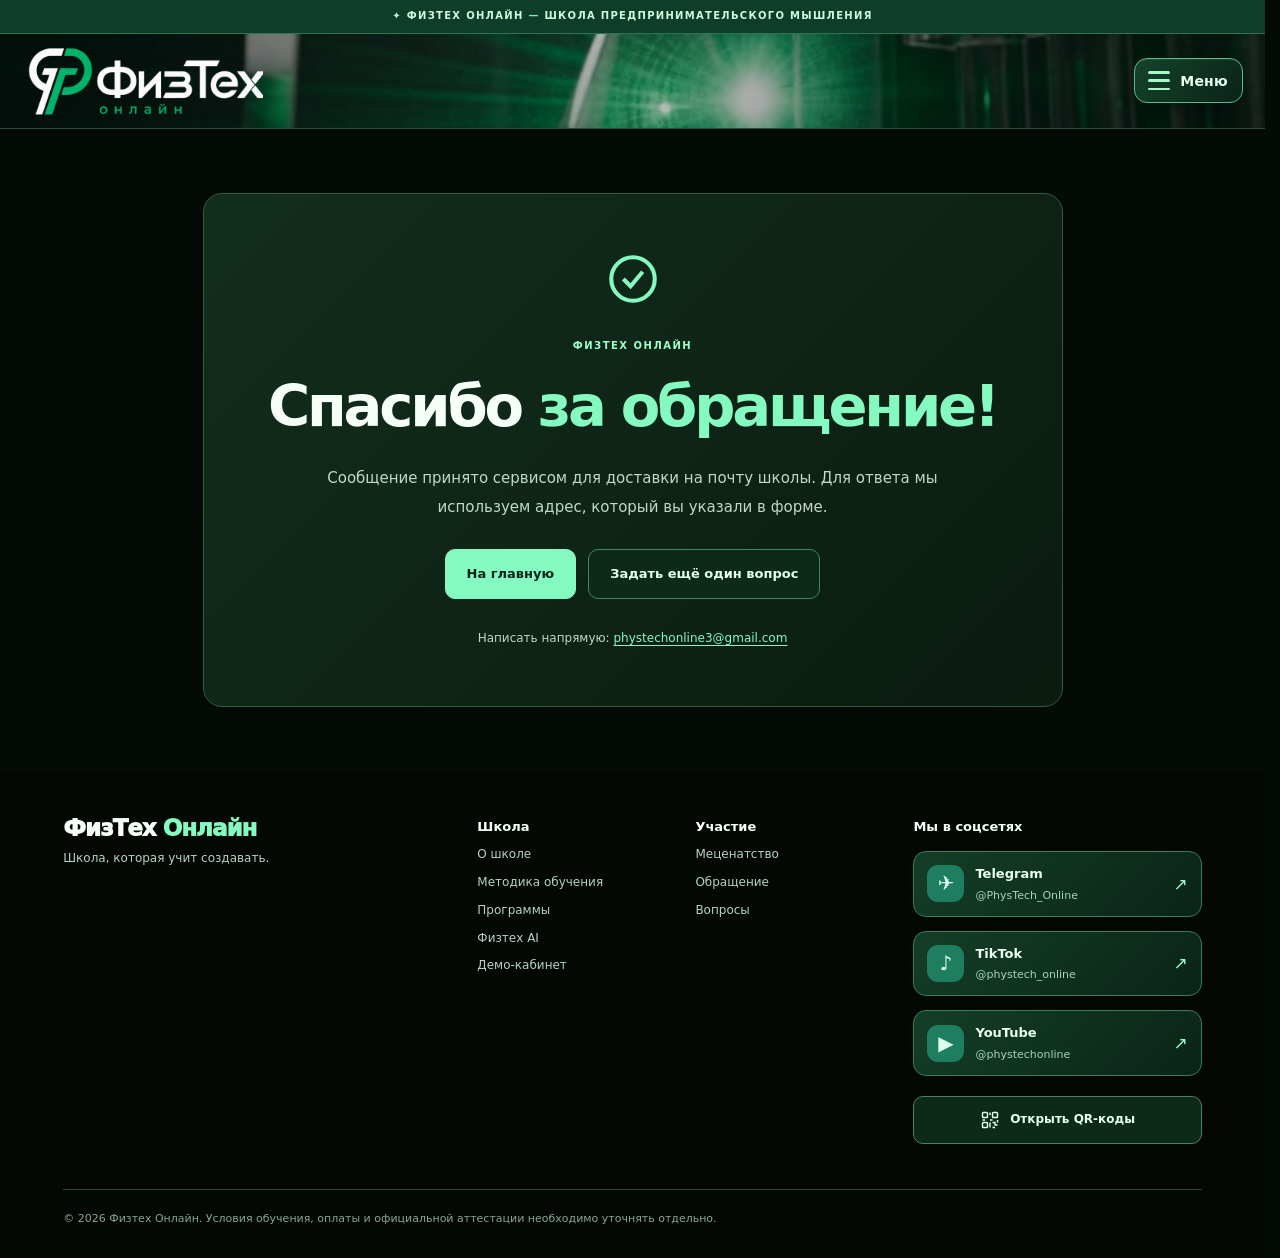
==== commit 2d435012: "Add a silent video background to the shared site header" ====
--- a/contact-success.html
+++ b/contact-success.html
@@ -2,7 +2,7 @@
 <html lang="ru">
 <head>
 <meta charset="utf-8">
-<meta http-equiv="Content-Security-Policy" content="default-src 'none'; upgrade-insecure-requests; script-src 'self'; script-src-attr 'none'; style-src 'self'; style-src-attr 'none'; img-src 'self'; font-src 'self'; connect-src 'none'; object-src 'none'; base-uri 'none'; frame-src 'none'; worker-src 'none'; form-action 'none'">
+<meta http-equiv="Content-Security-Policy" content="default-src 'none'; upgrade-insecure-requests; script-src 'self'; script-src-attr 'none'; style-src 'self'; style-src-attr 'none'; img-src 'self'; media-src 'self'; font-src 'self'; connect-src 'none'; object-src 'none'; base-uri 'none'; frame-src 'none'; worker-src 'none'; form-action 'none'">
 <meta name="referrer" content="strict-origin-when-cross-origin">
 <script src="https.js?v=20261105-security2"></script>
 <meta name="viewport" content="width=device-width,initial-scale=1">
@@ -12,8 +12,8 @@
 <meta property="og:description" content="Спасибо за обращение в Физтех Онлайн.">
 <title>Обращение принято — Физтех Онлайн</title>
 <link rel="icon" type="image/svg+xml" href="assets/ft-symbol.svg?v=20261105-icon1">
-<link rel="stylesheet" href="styles.css?v=20261105-security2">
-<script src="script.js?v=20261105-security2" defer></script>
+<link rel="stylesheet" href="styles.css?v=20261105-header-video1">
+<script src="script.js?v=20261105-header-video1" defer></script>
 </head>
 <body>
 <svg class="icon-sprite" xmlns="http://www.w3.org/2000/svg" aria-hidden="true" focusable="false">
@@ -38,13 +38,13 @@
 <div class="reading-progress" aria-hidden="true"><div class="reading-progress-bar" id="reading-progress-bar"></div></div>
 <a class="skip" href="#main">К содержимому</a>
 <div class="announcement">✦ ФИЗТЕХ ОНЛАЙН <span>—</span> ШКОЛА ПРЕДПРИНИМАТЕЛЬСКОГО МЫШЛЕНИЯ</div>
-<header class="site-header"><div class="container head-inner">
+<header class="site-header"><div class="header-video-background" aria-hidden="true"><video class="header-background-video" data-header-video data-video-src="assets/videos/header-background.mp4?v=1" poster="assets/videos/header-background-poster.jpg?v=1" width="960" height="240" muted loop playsinline preload="none" tabindex="-1" disablepictureinpicture disableremoteplayback></video></div><div class="container head-inner">
 <a class="logo" href="index.html#top" aria-label="Физтех Онлайн — главная"><img class="logo-full-image" src="f481ac00-e85d-4a3f-9300-6985ac4300cf.png" alt="ФизТех Онлайн"><span class="logo-mark" aria-hidden="true">Ф<span>Т</span></span><span class="logo-text">ФизТех<small>ОНЛАЙН</small></span></a>
 <button class="menu-toggle" type="button" aria-expanded="false" aria-controls="mobile-navigation" aria-label="Открыть меню"><span class="menu-bars" aria-hidden="true"><span></span><span></span><span></span></span><span class="menu-toggle-label">Меню</span></button>
 </div><nav class="mobile-nav site-dropdown" id="mobile-navigation" aria-label="Меню сайта и социальные сети" hidden>
 <div class="site-dropdown-inner">
 <div class="site-dropdown-group"><span class="site-dropdown-title">Разделы сайта</span>
-<a href="index.html#top">Главная</a><a href="method.html">Методика обучения</a><a href="index.html#programs">Программы</a><a href="index.html#ai">Обучение</a><a href="demo.html">Демо-кабинет Физтех OS</a><a href="index.html#community">Школьная жизнь</a><a href="index.html#join">Вопросы и предложения</a><a href="index.html#partners">Меценатство</a>
+<a href="index.html#top">Главная</a><a href="method.html">Методика обучения</a><a href="index.html#partners">Меценатство</a><a href="index.html#advantages">Преимущества онлайн-школы</a><a href="index.html#programs">Программы</a><a href="index.html#ai">Обучение</a><a href="demo.html">Демо-кабинет Физтех OS</a><a href="index.html#community">Школьная жизнь</a><a href="index.html#join">Вопросы и предложения</a>
 </div>
 <div class="site-dropdown-group site-dropdown-social"><span class="site-dropdown-title">Мы в соцсетях</span>
 <a href="https://t.me/PhysTech_Online" target="_blank" rel="noopener noreferrer"><span aria-hidden="true" class="site-dropdown-social-icon">✈</span><span>Telegram<small>@PhysTech_Online</small></span><span aria-hidden="true" class="site-dropdown-external">↗</span></a>
--- a/styles.css
+++ b/styles.css
@@ -1107,3 +1107,28 @@
 .contact-success .contact-success-mail{font-size:12px;margin-bottom:0;overflow-wrap:anywhere}
 .contact-success-mail a{color:var(--mint);text-decoration:underline;text-underline-offset:3px}
 @media(max-width:650px){.contact-success{padding-block:36px}.contact-success-actions{display:grid;grid-template-columns:1fr}}
+
+/* Online-school benefits sit between patronage and age-based programs. */
+#advantages{background:radial-gradient(ellipse at 100% 0%,#18573935,transparent 65%),var(--bg)}
+#advantages .online-benefits-grid{grid-template-columns:repeat(2,minmax(0,1fr));gap:18px;margin-top:30px}
+#advantages .online-benefit{display:flex;flex-direction:column;align-items:flex-start;min-width:0;min-height:0;padding:28px}
+#advantages .feature-icon{flex:none;width:52px;height:52px;margin-bottom:16px;color:var(--mint)}
+#advantages .online-benefit h3{font-size:20px;line-height:1.3;margin:0 0 10px}
+#advantages .online-benefit p{font-size:14px;line-height:1.8;margin:0}
+#advantages .online-benefits-link{margin-top:26px}
+@media(max-width:650px){
+ #advantages .online-benefits-grid{grid-template-columns:1fr;gap:12px;margin-top:24px}
+ #advantages .online-benefit{padding:22px}
+ #advantages .feature-icon{width:46px;height:46px;margin-bottom:14px}
+ #advantages .online-benefit h3{font-size:18px}
+ #advantages .online-benefit p{font-size:13px}
+ #advantages .online-benefits-link{width:100%;justify-content:center}
+}
+@media(max-width:370px){.donor-grid{grid-template-columns:1fr}}
+
+/* A silent film fills the header while its logo and navigation stay in front. */
+.site-header{isolation:isolate}
+.site-header>.head-inner{position:relative;z-index:1}
+.header-video-background{position:absolute;inset:0;z-index:0;overflow:hidden;pointer-events:none}
+.header-background-video{display:block;width:100%;height:100%;object-fit:cover;object-position:center}
+.header-video-background::after{content:"";position:absolute;inset:0;background:linear-gradient(90deg,#020a06b3,#020a0640 48%,#020a06a6)}
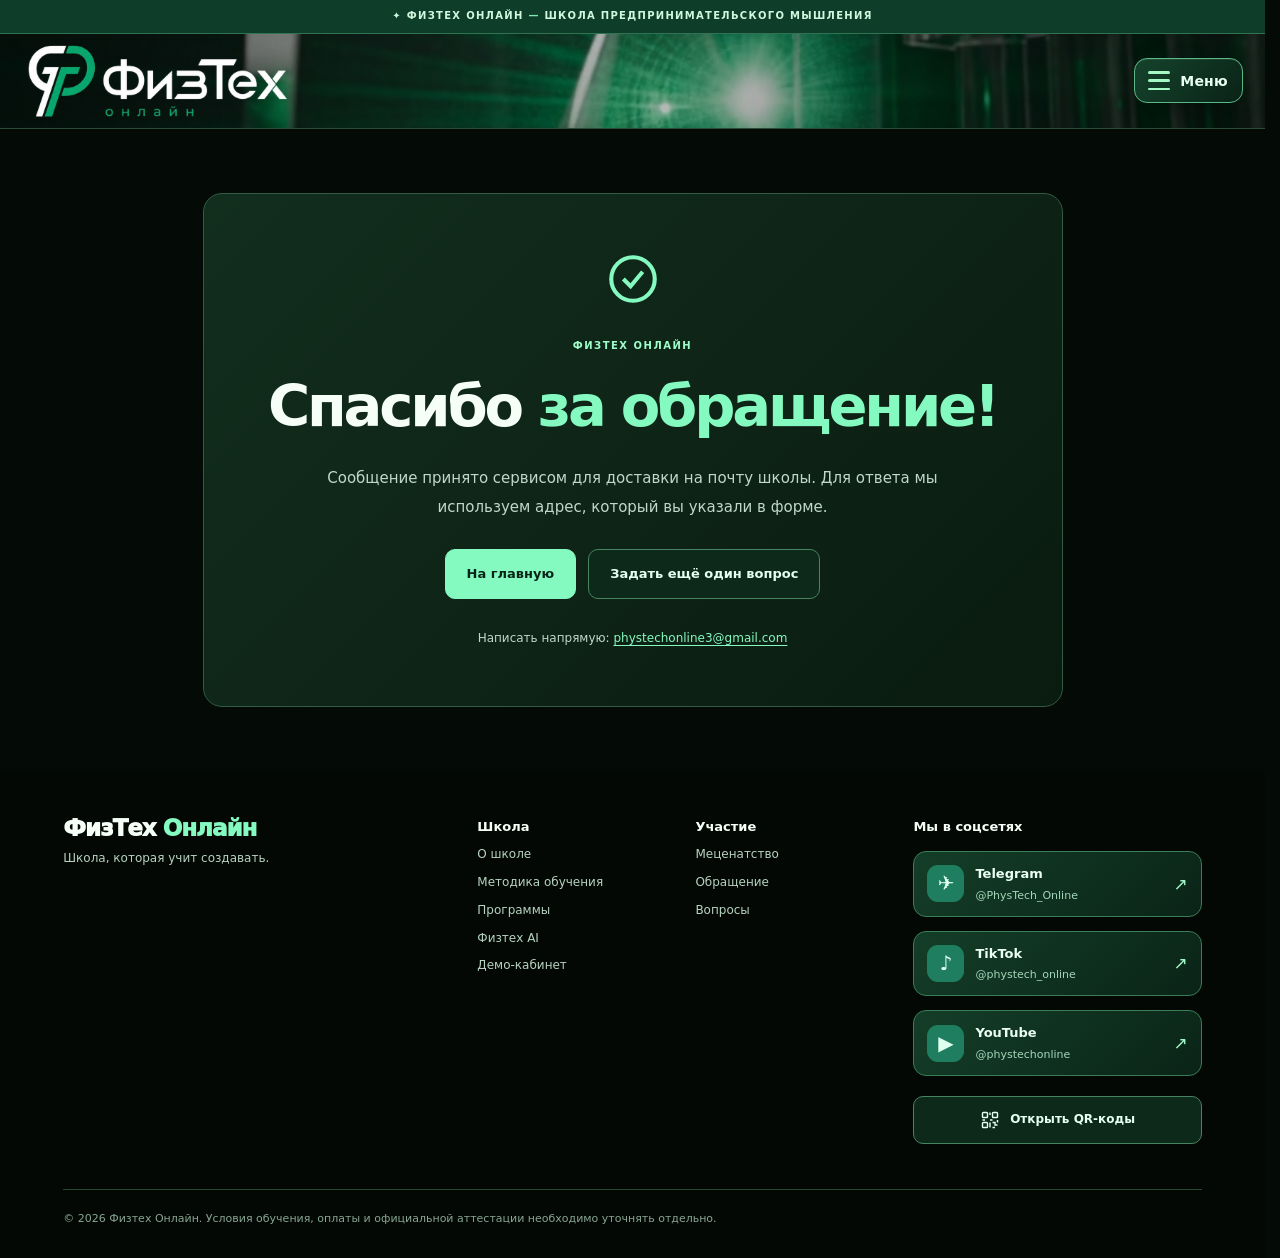
==== commit a7ac14ce: "Remove the video title outro and fit the complete supplied header logo" ====
--- a/contact-success.html
+++ b/contact-success.html
@@ -12,7 +12,7 @@
 <meta property="og:description" content="Спасибо за обращение в Физтех Онлайн.">
 <title>Обращение принято — Физтех Онлайн</title>
 <link rel="icon" type="image/svg+xml" href="assets/ft-symbol.svg?v=20261105-icon1">
-<link rel="stylesheet" href="styles.css?v=20261105-header-video1">
+<link rel="stylesheet" href="styles.css?v=20261105-header-logo-fit2">
 <script src="script.js?v=20261105-header-video1" defer></script>
 </head>
 <body>
@@ -38,8 +38,8 @@
 <div class="reading-progress" aria-hidden="true"><div class="reading-progress-bar" id="reading-progress-bar"></div></div>
 <a class="skip" href="#main">К содержимому</a>
 <div class="announcement">✦ ФИЗТЕХ ОНЛАЙН <span>—</span> ШКОЛА ПРЕДПРИНИМАТЕЛЬСКОГО МЫШЛЕНИЯ</div>
-<header class="site-header"><div class="header-video-background" aria-hidden="true"><video class="header-background-video" data-header-video data-video-src="assets/videos/header-background.mp4?v=1" poster="assets/videos/header-background-poster.jpg?v=1" width="960" height="240" muted loop playsinline preload="none" tabindex="-1" disablepictureinpicture disableremoteplayback></video></div><div class="container head-inner">
-<a class="logo" href="index.html#top" aria-label="Физтех Онлайн — главная"><img class="logo-full-image" src="f481ac00-e85d-4a3f-9300-6985ac4300cf.png" alt="ФизТех Онлайн"><span class="logo-mark" aria-hidden="true">Ф<span>Т</span></span><span class="logo-text">ФизТех<small>ОНЛАЙН</small></span></a>
+<header class="site-header"><div class="header-video-background" aria-hidden="true"><video class="header-background-video" data-header-video data-video-src="assets/videos/header-background.mp4?v=2" poster="assets/videos/header-background-poster.jpg?v=1" width="960" height="240" muted loop playsinline preload="none" tabindex="-1" disablepictureinpicture disableremoteplayback></video></div><div class="container head-inner">
+<a class="logo" href="index.html#top" aria-label="Физтех Онлайн — главная"><img class="logo-full-image" src="assets/brand-logo-full.jpg" width="2048" height="1157" fetchpriority="high" alt="ФизТех Онлайн"><span class="logo-mark" aria-hidden="true">Ф<span>Т</span></span><span class="logo-text">ФизТех<small>ОНЛАЙН</small></span></a>
 <button class="menu-toggle" type="button" aria-expanded="false" aria-controls="mobile-navigation" aria-label="Открыть меню"><span class="menu-bars" aria-hidden="true"><span></span><span></span><span></span></span><span class="menu-toggle-label">Меню</span></button>
 </div><nav class="mobile-nav site-dropdown" id="mobile-navigation" aria-label="Меню сайта и социальные сети" hidden>
 <div class="site-dropdown-inner">
--- a/styles.css
+++ b/styles.css
@@ -178,19 +178,17 @@
 @media(max-width:420px){.logo .logo-full-image{height:38px;max-width:46vw}}
 
 
-/* Crop empty margins from the original full logo image in the header. */
-.logo.logo-image-loaded{position:relative;width:240px;height:72px;flex:0 0 240px;overflow:hidden;isolation:isolate}
+/* Fit the complete supplied mark; the viewport excludes only its empty black canvas. */
+.logo.logo-image-loaded{position:relative;width:270px;height:auto;aspect-ratio:1520/460;flex:0 1 270px;overflow:hidden;isolation:auto}
 .logo.logo-image-loaded .logo-full-image{
-  display:block;position:absolute;width:320px;height:auto;max-width:none;max-height:none;
-  left:-38px;top:-50px;object-fit:initial;mix-blend-mode:screen;
+  display:block;position:absolute;width:calc(100% * 2048 / 1520);height:auto;max-width:none;max-height:none;
+  left:calc(-100% * 300 / 1520);top:calc(-100% * 310 / 460);object-fit:contain;mix-blend-mode:screen;
 }
 @media(max-width:700px){
-  .logo.logo-image-loaded{width:170px;height:53px;flex:0 0 170px}
-  .logo.logo-image-loaded .logo-full-image{width:225px;height:auto;left:-27px;top:-35px;max-width:none}
+  .logo.logo-image-loaded{width:200px;flex-basis:200px}
 }
 @media(max-width:420px){
-  .logo.logo-image-loaded{width:150px;height:48px;flex:0 0 150px}
-  .logo.logo-image-loaded .logo-full-image{width:200px;height:auto;left:-24px;top:-31px;max-width:none}
+  .logo.logo-image-loaded{width:170px;flex-basis:170px}
 }
 
 
@@ -1128,7 +1126,7 @@
 
 /* A silent film fills the header while its logo and navigation stay in front. */
 .site-header{isolation:isolate}
-.site-header>.head-inner{position:relative;z-index:1}
+.site-header>.head-inner{position:relative;z-index:auto}
 .header-video-background{position:absolute;inset:0;z-index:0;overflow:hidden;pointer-events:none}
 .header-background-video{display:block;width:100%;height:100%;object-fit:cover;object-position:center}
 .header-video-background::after{content:"";position:absolute;inset:0;background:linear-gradient(90deg,#020a06b3,#020a0640 48%,#020a06a6)}
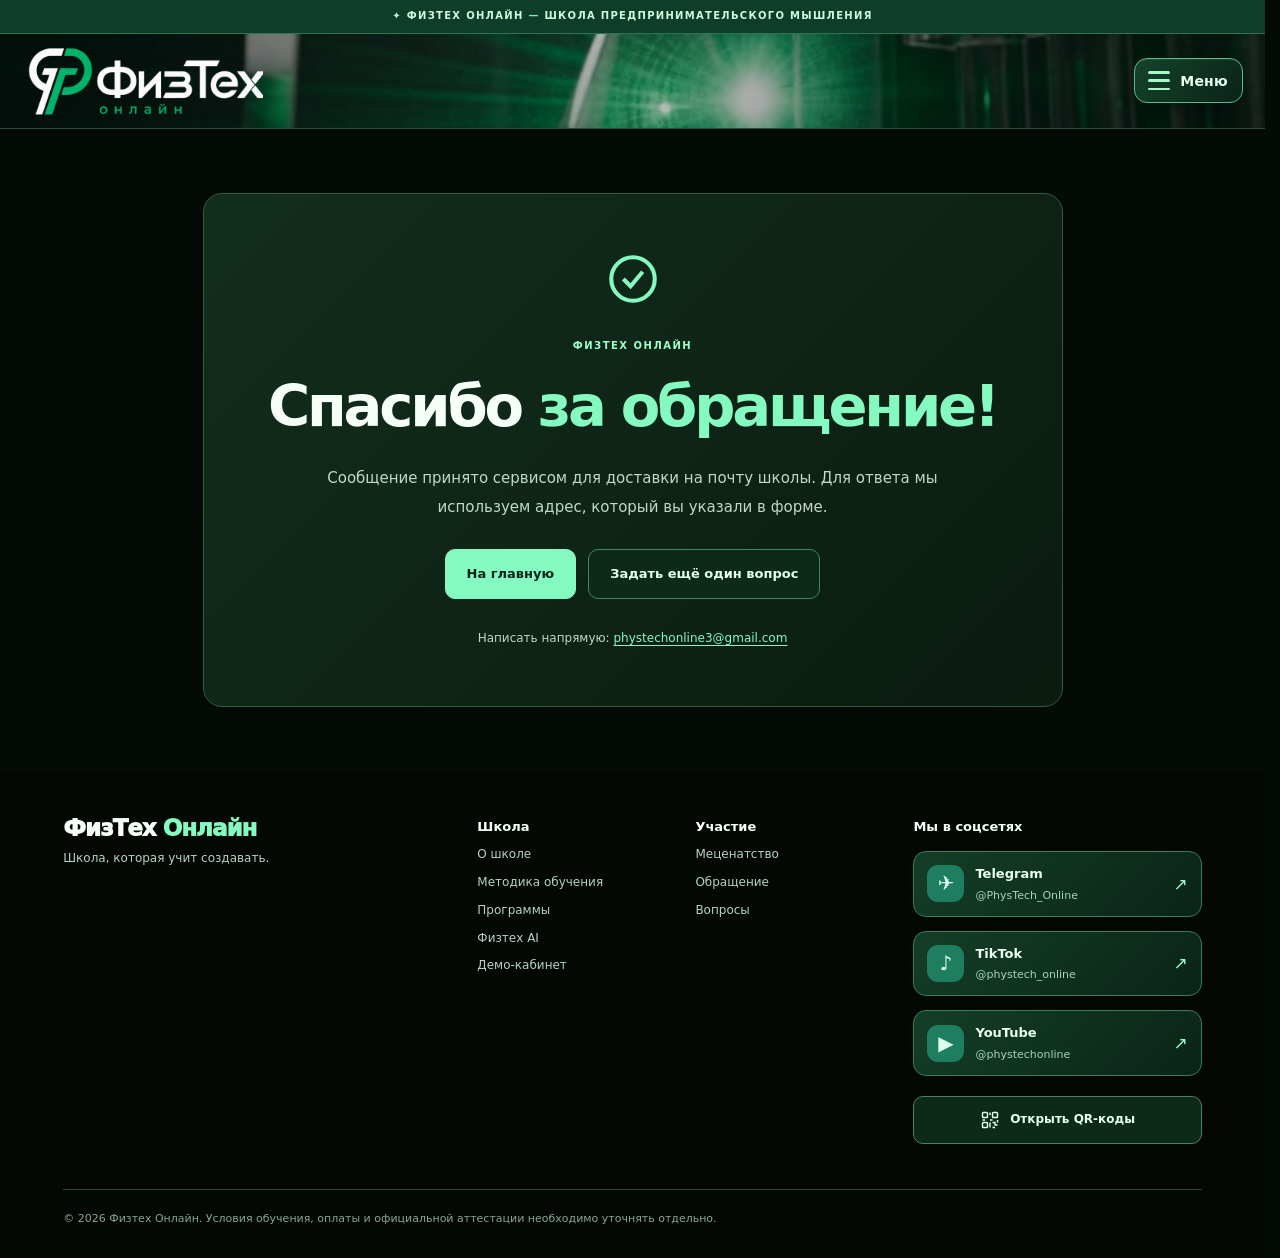
==== commit 1d99803c: "Restore the previous top header logo and its original proportions" ====
--- a/contact-success.html
+++ b/contact-success.html
@@ -12,8 +12,8 @@
 <meta property="og:description" content="Спасибо за обращение в Физтех Онлайн.">
 <title>Обращение принято — Физтех Онлайн</title>
 <link rel="icon" type="image/svg+xml" href="assets/ft-symbol.svg?v=20261105-icon1">
-<link rel="stylesheet" href="styles.css?v=20261105-header-logo-fit2">
-<script src="script.js?v=20261105-header-video1" defer></script>
+<link rel="stylesheet" href="styles.css?v=20261105-header-logo-restore1">
+<script src="script.js?v=20261105-mobile-video1" defer></script>
 </head>
 <body>
 <svg class="icon-sprite" xmlns="http://www.w3.org/2000/svg" aria-hidden="true" focusable="false">
@@ -38,13 +38,14 @@
 <div class="reading-progress" aria-hidden="true"><div class="reading-progress-bar" id="reading-progress-bar"></div></div>
 <a class="skip" href="#main">К содержимому</a>
 <div class="announcement">✦ ФИЗТЕХ ОНЛАЙН <span>—</span> ШКОЛА ПРЕДПРИНИМАТЕЛЬСКОГО МЫШЛЕНИЯ</div>
-<header class="site-header"><div class="header-video-background" aria-hidden="true"><video class="header-background-video" data-header-video data-video-src="assets/videos/header-background.mp4?v=2" poster="assets/videos/header-background-poster.jpg?v=1" width="960" height="240" muted loop playsinline preload="none" tabindex="-1" disablepictureinpicture disableremoteplayback></video></div><div class="container head-inner">
-<a class="logo" href="index.html#top" aria-label="Физтех Онлайн — главная"><img class="logo-full-image" src="assets/brand-logo-full.jpg" width="2048" height="1157" fetchpriority="high" alt="ФизТех Онлайн"><span class="logo-mark" aria-hidden="true">Ф<span>Т</span></span><span class="logo-text">ФизТех<small>ОНЛАЙН</small></span></a>
+<header class="site-header"><div class="header-video-background" aria-hidden="true"><video class="header-background-video" data-header-video data-video-src="assets/videos/header-background.mp4?v=2" poster="assets/videos/header-background-poster.jpg?v=1" width="960" height="240" autoplay muted loop playsinline webkit-playsinline preload="metadata" tabindex="-1" disablepictureinpicture disableremoteplayback></video></div><div class="container head-inner">
+<a class="logo" href="index.html#top" aria-label="Физтех Онлайн — главная"><img class="logo-full-image" src="f481ac00-e85d-4a3f-9300-6985ac4300cf.png" alt="ФизТех Онлайн"><span class="logo-mark" aria-hidden="true">Ф<span>Т</span></span><span class="logo-text">ФизТех<small>ОНЛАЙН</small></span></a>
 <button class="menu-toggle" type="button" aria-expanded="false" aria-controls="mobile-navigation" aria-label="Открыть меню"><span class="menu-bars" aria-hidden="true"><span></span><span></span><span></span></span><span class="menu-toggle-label">Меню</span></button>
 </div><nav class="mobile-nav site-dropdown" id="mobile-navigation" aria-label="Меню сайта и социальные сети" hidden>
 <div class="site-dropdown-inner">
 <div class="site-dropdown-group"><span class="site-dropdown-title">Разделы сайта</span>
 <a href="index.html#top">Главная</a><a href="method.html">Методика обучения</a><a href="index.html#partners">Меценатство</a><a href="index.html#advantages">Преимущества онлайн-школы</a><a href="index.html#programs">Программы</a><a href="index.html#ai">Обучение</a><a href="demo.html">Демо-кабинет Физтех OS</a><a href="index.html#community">Школьная жизнь</a><a href="index.html#join">Вопросы и предложения</a>
+<button class="header-animation-toggle" type="button" data-header-animation-toggle aria-label="Включить анимацию в шапке" hidden><svg class="header-play-icon" viewBox="0 0 24 24" fill="none" stroke="currentColor" stroke-width="1.8" aria-hidden="true"><path d="m8 5 11 7-11 7Z"/></svg><svg class="header-pause-icon" viewBox="0 0 24 24" fill="none" stroke="currentColor" stroke-width="2" aria-hidden="true"><path d="M8 5v14M16 5v14"/></svg><span data-header-animation-label>Включить анимацию</span></button>
 </div>
 <div class="site-dropdown-group site-dropdown-social"><span class="site-dropdown-title">Мы в соцсетях</span>
 <a href="https://t.me/PhysTech_Online" target="_blank" rel="noopener noreferrer"><span aria-hidden="true" class="site-dropdown-social-icon">✈</span><span>Telegram<small>@PhysTech_Online</small></span><span aria-hidden="true" class="site-dropdown-external">↗</span></a>
--- a/styles.css
+++ b/styles.css
@@ -178,17 +178,19 @@
 @media(max-width:420px){.logo .logo-full-image{height:38px;max-width:46vw}}
 
 
-/* Fit the complete supplied mark; the viewport excludes only its empty black canvas. */
-.logo.logo-image-loaded{position:relative;width:270px;height:auto;aspect-ratio:1520/460;flex:0 1 270px;overflow:hidden;isolation:auto}
+/* Crop empty margins from the original full logo image in the header. */
+.logo.logo-image-loaded{position:relative;width:240px;height:72px;flex:0 0 240px;overflow:hidden;isolation:isolate}
 .logo.logo-image-loaded .logo-full-image{
-  display:block;position:absolute;width:calc(100% * 2048 / 1520);height:auto;max-width:none;max-height:none;
-  left:calc(-100% * 300 / 1520);top:calc(-100% * 310 / 460);object-fit:contain;mix-blend-mode:screen;
+  display:block;position:absolute;width:320px;height:auto;max-width:none;max-height:none;
+  left:-38px;top:-50px;object-fit:initial;mix-blend-mode:screen;
 }
 @media(max-width:700px){
-  .logo.logo-image-loaded{width:200px;flex-basis:200px}
+  .logo.logo-image-loaded{width:170px;height:53px;flex:0 0 170px}
+  .logo.logo-image-loaded .logo-full-image{width:225px;height:auto;left:-27px;top:-35px;max-width:none}
 }
 @media(max-width:420px){
-  .logo.logo-image-loaded{width:170px;flex-basis:170px}
+  .logo.logo-image-loaded{width:150px;height:48px;flex:0 0 150px}
+  .logo.logo-image-loaded .logo-full-image{width:200px;height:auto;left:-24px;top:-31px;max-width:none}
 }
 
 
@@ -1126,7 +1128,13 @@
 
 /* A silent film fills the header while its logo and navigation stay in front. */
 .site-header{isolation:isolate}
-.site-header>.head-inner{position:relative;z-index:auto}
+.site-header>.head-inner{position:relative;z-index:1}
 .header-video-background{position:absolute;inset:0;z-index:0;overflow:hidden;pointer-events:none}
 .header-background-video{display:block;width:100%;height:100%;object-fit:cover;object-position:center}
 .header-video-background::after{content:"";position:absolute;inset:0;background:linear-gradient(90deg,#020a06b3,#020a0640 48%,#020a06a6)}
+.site-header .header-animation-toggle{display:flex;align-items:center;gap:10px;width:100%;min-height:44px;margin-top:8px;padding:11px 12px;border:1px solid #396b4d;border-radius:10px;background:#123121;color:#e7fff0;font:750 14px/1.3 var(--font);text-align:left;cursor:pointer}
+.site-header .header-animation-toggle[hidden]{display:none!important}
+.header-animation-toggle svg{flex:none;width:18px;height:18px;color:var(--mint)}
+.header-animation-toggle .header-pause-icon,.header-animation-toggle.is-playing .header-play-icon{display:none}
+.header-animation-toggle.is-playing .header-pause-icon{display:block}
+.site-header .header-animation-toggle:hover{background:#1a432c}
